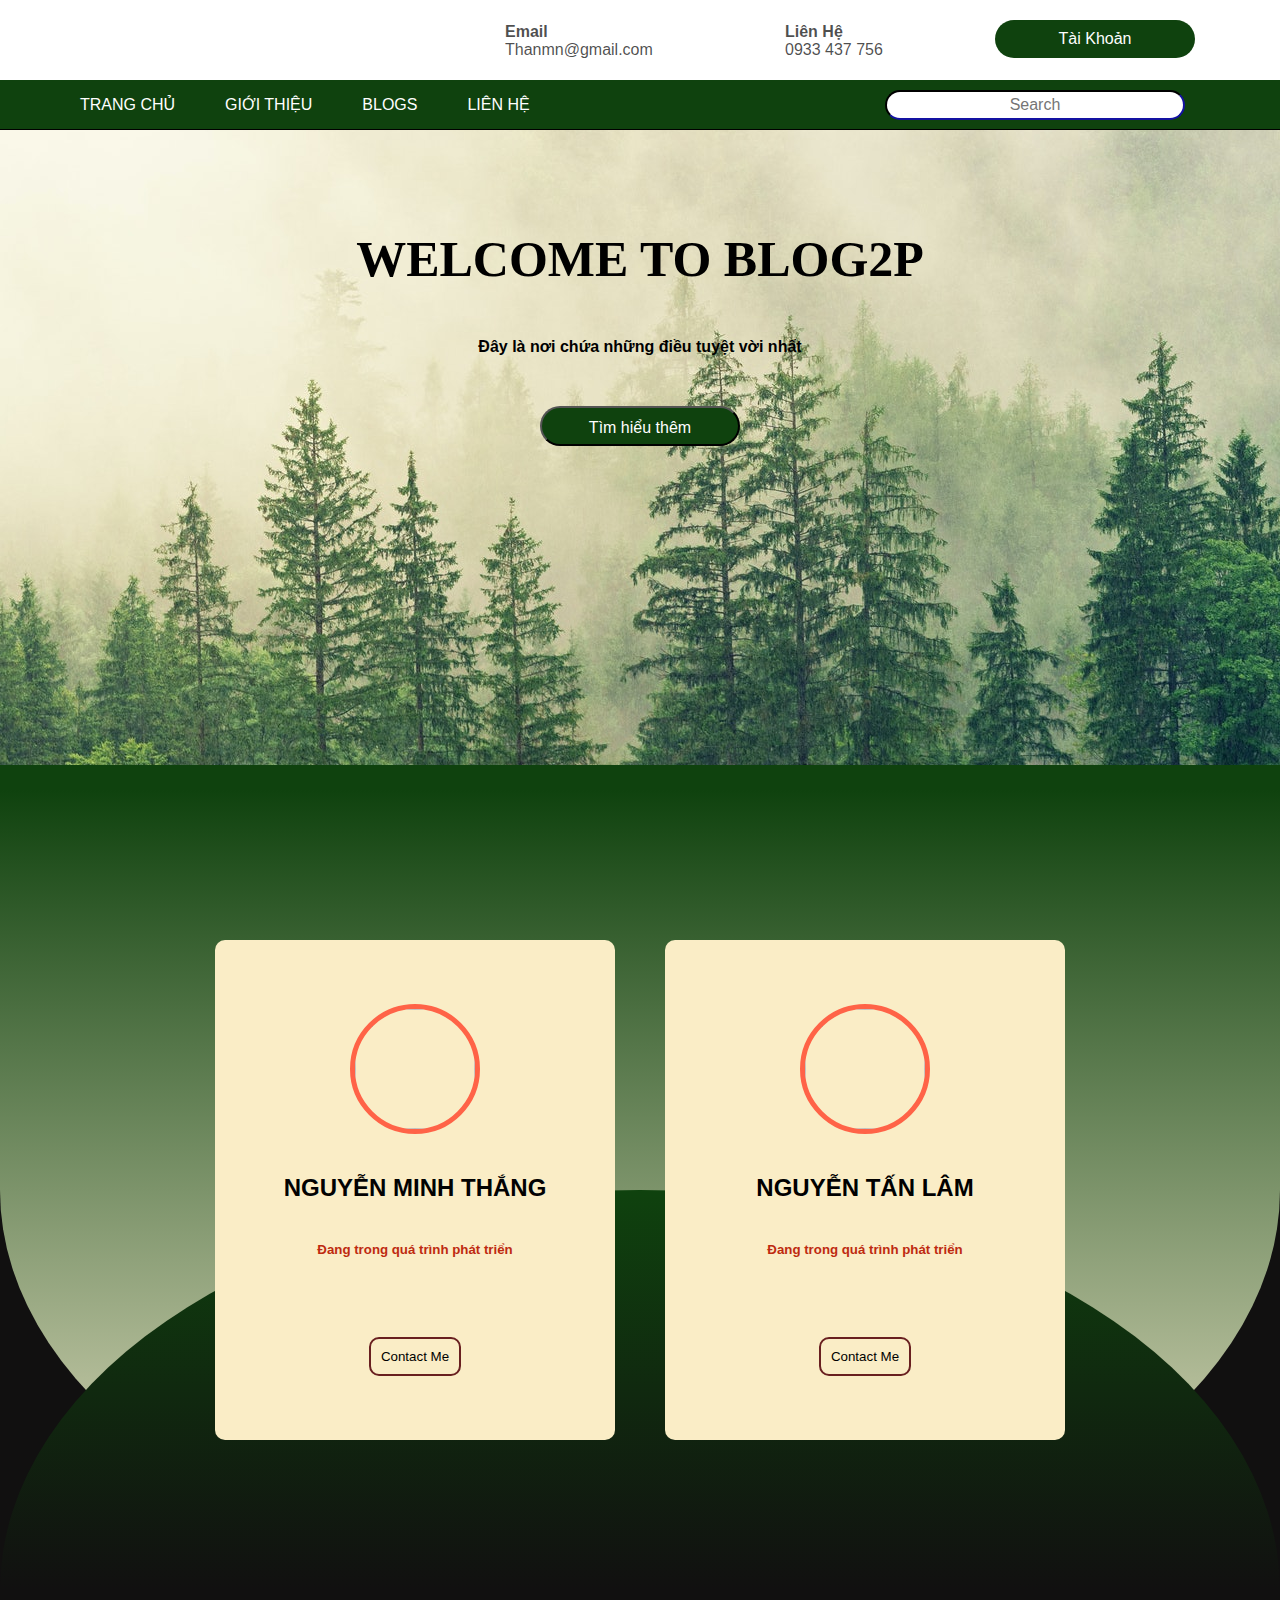
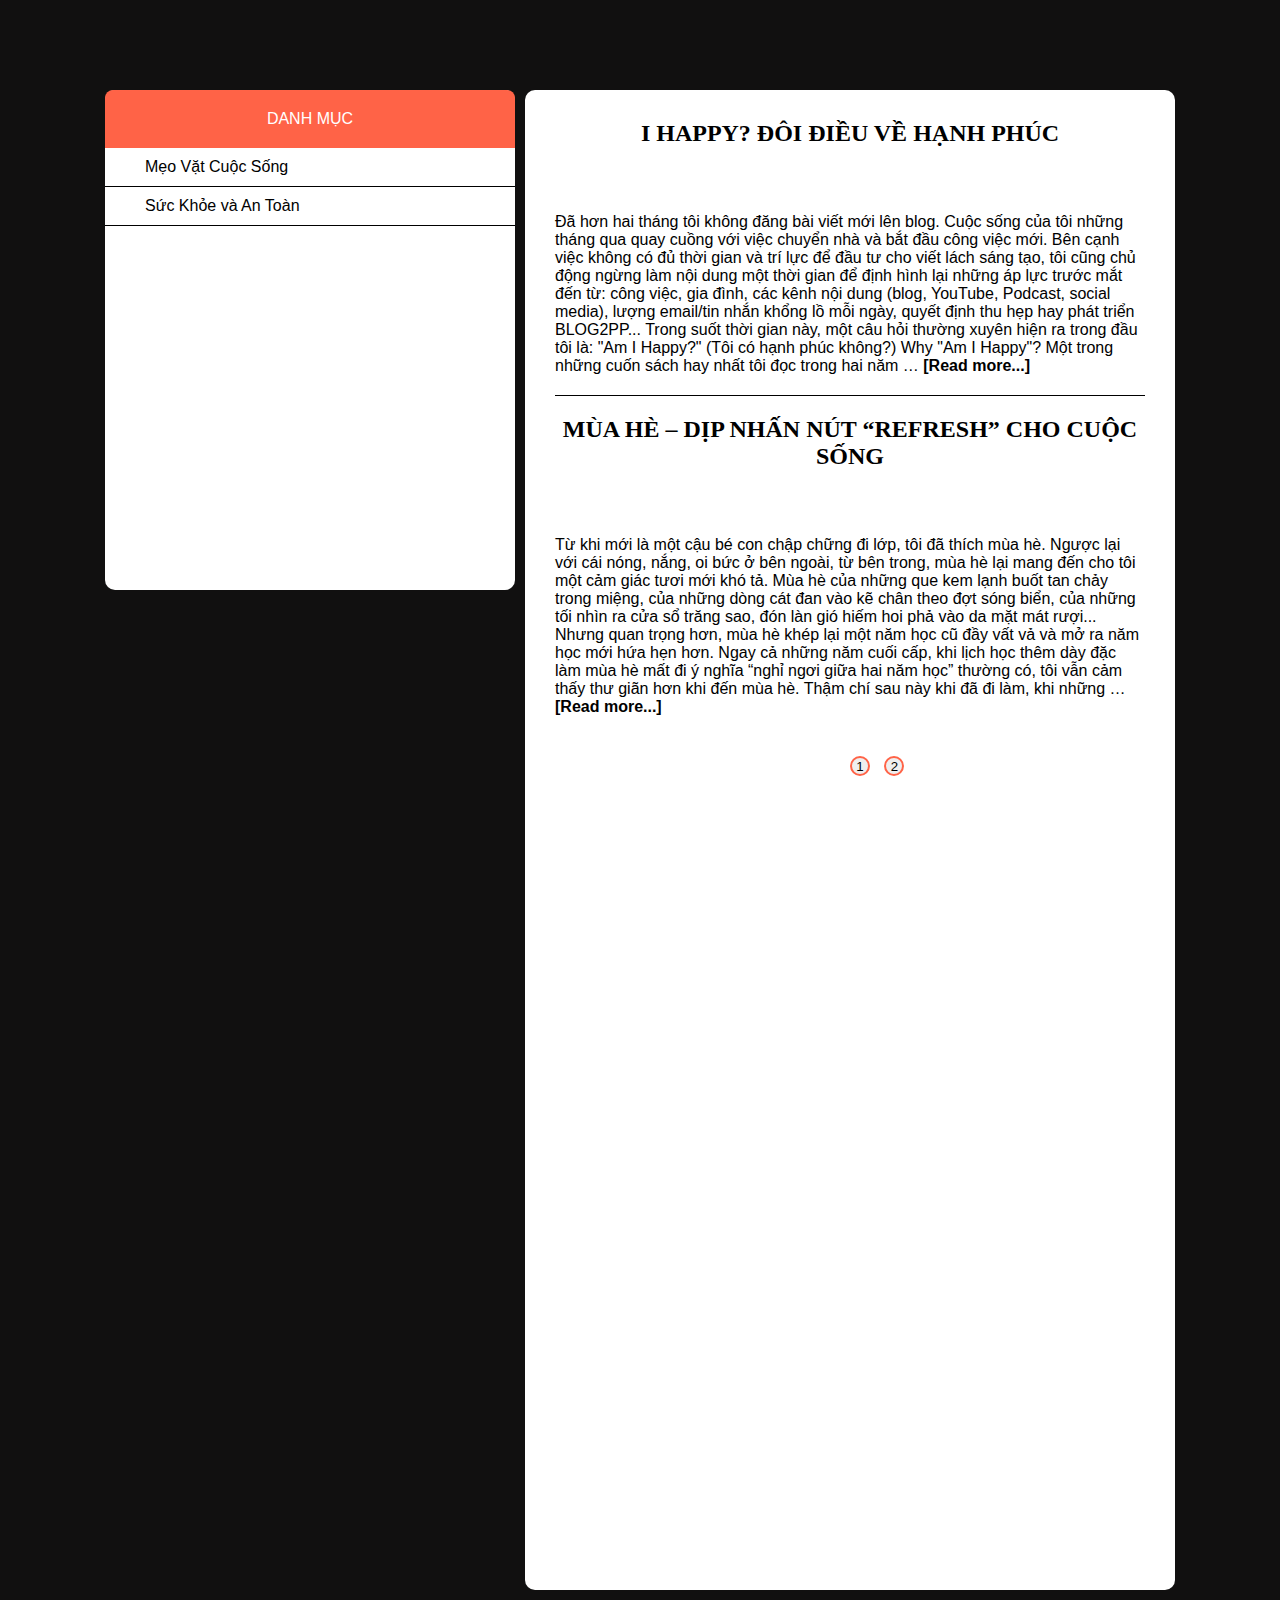
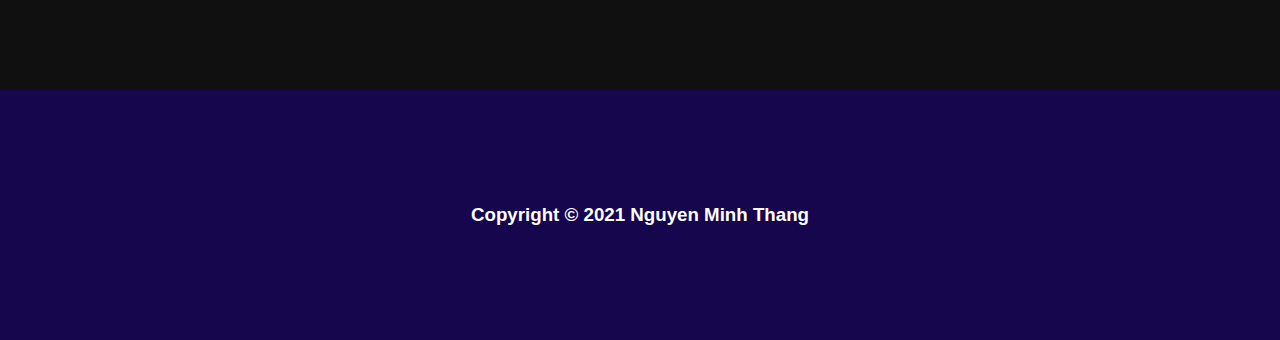
==== index.html @ 0bd744da "Add files via upload" ====
<!DOCTYPE html>
<html lang="en">
    <head>
        <meta charset="UTF-8">
        <meta http-equiv="X-UA-Compatible" content="IE=edge">
        <meta name="viewport" content="width=device-width, initial-scale=1.0">
        <link rel="stylesheet" href="nhapmonstyle.css">
        <link rel="preconnect" href="https://fonts.googleapis.com">
        <link rel="preconnect" href="https://fonts.gstatic.com" crossorigin>
        <link href='https://css.gg/phone.css' rel='stylesheet'>
        <link href='https://css.gg/boy.css' rel='stylesheet'>
        <link href='https://css.gg/search.css' rel='stylesheet'>
        <link rel="stylesheet" href="../nhapmon/fontawesome-free-6.0.0-beta3-web/fontawesome-free-6.0.0-beta3-web/css/all.css">
        <script src="https://code.jquery.com/jquery-3.6.0.js" ></script>
        <title>BLOG2P</title>
    </head>
      <body>
         <div class="alldark">
                <div class="spkt-in4">
                    <i class="fas fa-plus-circle"></i>
                    <img src="./images/spktt.jpg" alt="">
                </div>
        </div>
        <div class="happy">
            <div class="happy-noidung">
                <p style="font-weight:600;">I HAPPY? ĐÔI ĐIỀU VỀ HẠNH PHÚC</p>
                <img style="width: 100%; margin: 20px 0;" src="../nhapmon/images/feelgood.jpg" alt="">
                 <p style="margin-bottom: 20px;">
                    Đã hơn hai tháng tôi không đăng bài viết mới lên blog.
                    Cuộc sống của tôi những tháng qua quay cuồng với việc chuyển nhà và bắt đầu công việc mới. Bên cạnh việc không có đủ thời gian và trí lực để đầu tư cho viết lách sáng tạo, tôi cũng chủ động ngừng làm nội dung một thời gian để định hình lại những áp lực trước mắt đến từ: công việc, gia đình, các kênh nội dung (blog, YouTube, Podcast, social media), lượng email/tin nhắn khổng lồ mỗi ngày, quyết định thu hẹp hay phát triển The Present Writer... 
                    Trong suốt thời gian này, một câu hỏi thường xuyên hiện ra trong đầu tôi là: “Am I Happy?” (Tôi có hạnh phúc không?)  
                    <p style="font-weight:600; margin: 20px 0; ">SO, WHY "AM I HAPPY'</p>
                    Một trong những cuốn sách hay nhất tôi đọc trong hai năm trở lại đây là: “Anything You Want” (Mọi Thứ Bạn Muốn) của Derek Sivers—một cuốn sách về hành trình kinh doanh tự do và làm chủ cuộc sống. Điểm đặc biệt nhất của cuốn sách là mọi quyết định trong kinh doanh của tác giả (một doanh nhân kiêm blogger thành công) đều xoay quanh cảm nhận của anh về hạnh phúc.
                    Ví dụ, Derek viết: “The real point of doing anything is to be happy, so do only what makes you happy”. Tạm dịch: “Ý nghĩa thực sự của việc làm mọi thứ là hạnh phúc, vậy hãy chỉ làm những việc khiến bạn hạnh phúc” 
                    Với “tôn chỉ” này, mục đích kinh doanh với Derek không phải để làm ra tiền mà để “biến ước mơ của người khác và bản thân mình thành hiện thực”. Anh ấy sẵn sàng từ chối những việc mình cảm thấy không thích làm, thậm chí ngay cả khi việc đó có thể khiến công ty phát triển chậm, giảm tính cạnh tranh và mất cơ hội tăng lợi nhuận lớn. Đây là một điều vô cùng, vô cùng khó để làm ở vị trí của một CEO, đặc biệt khi doanh nghiệp phát triển mạnh và chịu nhiều áp lực từ khách hàng, nhân viên, nhà đầu tư… luôn muốn thay đổi mọi thứ theo ý của họ. 
                    Đọc cuốn sách này giữa thời điểm nhận được công việc trong mơ (dream job) và khi The Present Writer đang trên đà phát triển mạnh mẽ, tôi tự hỏi: “Mình có đang cảm thấy hạnh phúc?”  
                    <p style="font-weight:600; margin: 20px 0;">SO, AM I HAPPY</p>
                    Nếu hoàn toàn thành thật với bản thân, câu trả lời của tôi là: “Tôi hạnh phúc, nhưng đôi khi, tôi không cảm thấy điều đó”.
                    Có những ngày, tôi cảm thấy hạnh phúc vô cùng. Nhưng có những ngày, tôi chỉ cảm thấy mệt mỏi.
                    Và chỉ để thú nhận điều này thôi cũng đã là cả một cuộc hành trình. Bởi lẽ, trong nội tâm tôi luôn có sự giằng xé giữa việc biết ơn những điều tốt đẹp xảy đến với mình, hài lòng với cuộc sống hiện tại và việc nhìn nhận thẳng thắn vào những áp lực đi kèm với thành công, những điểm cần phải tiếp tục thay đổi để phát triển bản thân và công việc ngày một tốt hơn.
                    <p style="font-weight:600; margin: 20px 0;">WHAT MAKES ME HAPPY?</p>
                    Khi ước mơ trở thành giáo sư đại học (college professor) tại Mỹ thành hiện thực, tôi cảm thấy vô cùng hạnh phúc vì tôi thực sự tin rằng mình sinh ra để làm công việc này. Tôi yêu nó tới mức mà mọi đầu việc dù nhỏ tới đâu qua tay mình, tôi đều cố gắng làm với mọi sự chỉn chu, trau chuốt và chuyên nghiệp nhất có thể. Tôi nâng niu từ những chiếc email gửi cho học trò, những lời nhận xét trong hội đồng phản biện, đến những proposal nghiên cứu trị giá hàng trăm ngàn đô-la. Nhưng cũng chính vì sự nghiêm túc này, tôi chịu nhiều áp lực tâm lý, làm việc nhiều giờ trong nhiều ngày liên tục để đảm bảo mọi thứ đạt được tiêu chuẩn cao của mình.
                    Một đồng nghiệp của tôi gọi đó là “new professor’s syndrome” (hội chứng giáo sư mới) và nói rằng khi đã quen với công việc, tôi sẽ học cách bỏ bớt tiêu chuẩn và bớt đi sự nhiệt tình trong từng đầu việc nhỏ. 
                    Có đúng vậy không? Tôi cũng không biết nữa. Nhưng nỗ lực trong công việc, thúc đẩy bản thân đạt tiêu chuẩn cao và thể hiện sự nhiệt thành với người khác là những điều làm nên con người tôi—những điều góp phần giúp tôi có được vị trí hiện tại. Và quan trọng hơn, đây cũng là những điều khiến tôi thấy hạnh phúc.  
                    Khi chứng kiến The Present Writer ngày càng phát triển, tôi cảm thấy rất hạnh phúc vì những chia sẻ của mình không còn chỉ lặng thinh trong bóng tối mà đã tạo tiếng vang tới cộng đồng lớn, mang lại ảnh hưởng tích cực cho mọi người. The Present Writer thực sự là “đứa con tinh thần của tôi”—tôi yêu nó tới mức sáng tạo miệt mài hàng đêm sau giờ làm việc chính, làm cả khi không có một nguồn thu tài chính nào đáng kể. Thành công của The Present Writer hiện tại đã vượt xa những kỳ vọng ban đầu của tôi—một người cho tới thời điểm này vẫn chỉ tranh thủ viết blog giữa các cuộc họp, lặng lẽ quay video khi con ngủ và thu âm podcast trong tủ quần áo chật tới nghẹt thở.  
                    Nhưng thành công cũng mang đến cho tôi nhiều áp lực lớn với hàng trăm tin nhắn, hàng ngàn comment, hàng chục email… mỗi ngày, cùng với những yêu cầu ngày một cao về chất lượng và tần suất làm nội dung. Lần đầu tiên trong hơn 5 năm xây dựng The Present Writer, tôi chấp nhận sự thật rằng: mình không còn đủ năng lực để tiếp tục làm nội dung chất lượng cao một cách đều đặn nữa—ít nhất là không thể làm một mình.  
                    Khoảng hơn một tháng nay, tôi mới có được một bạn trợ lý giúp trả lời email và xây dựng các newsletter cho The Present Writer. Đọc những email tôi từng trả lời bạn đọc và những bản nháp newsletter tôi viết, bạn trợ lý nói: “Trời! chị Chi sao chị quá tâm huyết tới mức như vậy? Email trả lời quá chi tiết, newsletter dài dằng dặc như nhiều bài blog cộng lại! Sao chị làm như vậy mãi được?” Chúng tôi cùng đồng ý rằng, nếu tôi không tiết chế lại những gì mình đang “cho đi” thì sớm hay muộn tôi cũng sẽ kiệt quệ và không đáp ứng được lượng khán giả ngày một lớn của The Present Writer. 
                    Tôi hiểu điều này hơn ai hết vì có những thời điểm gần đây, tôi thậm chí không dám mở inbox vì có quá nhiều áp lực. Nhưng trao đổi với bạn đọc, xây dựng mối quan hệ gần gũi, lắng nghe chia sẻ… là điều đã làm nên “thương hiệu” của tôi—góp phần cho sự thành công của The Present Writer như ngày hôm nay. Và quan trọng hơn, đây cũng là điều khiến tôi hạnh phúc. 
                    Vậy, có lẽ, chìa khoá cho sự giải toả cảm giác “hạnh phúc, nhưng đôi khi, không cảm thấy điều đó” này là cuộc đấu tranh không ngừng để tìm điểm cần bằng giữa việc làm những điều khiến tôi cảm thấy hạnh phúc và chấp nhận thực tế rằng mình không thể làm tất cả mọi thứ cùng một lúc, một mình, và ở một tiêu chuẩn quá cao được.
                 <p style="font-weight: 700; margin-top: 200px;">BẢN QUYỀN BÀI VIẾT THUỘC SỞ HỮU CỦA THE PRESENT WRITER</p>
                </p>      
            </div>
        </div>
        <div class="tutin">
            <div class="tutin-noidung">
                <p style="font-weight:600; margin-bottom: 20px;">MÙA HÈ – DỊP NHẤN NÚT “REFRESH” CHO CUỘC SỐNG</p>
                 <p style="margin-bottom: 20px;">
                    Từ khi mới là một cô bé con chập chững đi lớp, tôi đã thích mùa hè. Ngược lại với cái nóng, nắng, oi bức ở bên ngoài, từ bên trong, mùa hè lại mang đến cho tôi một cảm giác tươi mới khó tả. Mùa hè của những que kem lạnh buốt tan chảy trong miệng, của những dòng cát đan vào kẽ chân theo đợt sóng biển, của những tối nhìn ra cửa sổ trăng sao, đón làn gió hiếm hoi phả vào da mặt mát rượi… Nhưng quan trọng hơn, mùa hè khép lại một năm học cũ đầy vất vả và mở ra năm học mới hứa hẹn hơn.
                    Ngay cả những năm cuối cấp, khi lịch học thêm dày đặc làm mùa hè mất đi ý nghĩa “nghỉ ngơi giữa hai năm học” thường có, tôi vẫn cảm thấy thư giãn hơn khi đến mùa hè. Thậm chí sau này khi đã đi làm, khi những ngày hè chỉ là ngày đi làm bình thường trong năm, thì cảm giác tươi mới của những que kem, đợt sóng biển, và làn gió đêm vẫn hiện hữu trong tâm trí tôi mỗi sáng chạy xe đi làm, dưới cái nắng gắt gao phả xuống mặt đường bê tông nhựa bỏng rát trong thành phố.
                    Tại sao vậy?
                    Có lẽ vì mùa hè—hay nói đúng hơn là “ý nghĩa tượng trưng về mùa hè”—khiến cho tôi nhớ lại những ngày còn đi học, những dịp được nghỉ ngơi bên gia đình, những niềm vui giản đơn thời thơ ấu. Mùa hè vì thế cũng cho tôi thêm năng lượng và động lực để làm những điều mà trong năm tôi chưa chắc đã quyết tâm làm.
                    <img style="width: 100%; margin: 20px 0;" src="../nhapmon/images/summer.jpg" alt="">
                    Nếu hoàn toàn thành thật với bản thân, câu trả lời của tôi là: “Tôi hạnh phúc, nhưng đôi khi, tôi không cảm thấy điều đó”.
                    Có những ngày, tôi cảm thấy hạnh phúc vô cùng. Nhưng có những ngày, tôi chỉ cảm thấy mệt mỏi.
                    Và chỉ để thú nhận điều này thôi cũng đã là cả một cuộc hành trình. Bởi lẽ, trong nội tâm tôi luôn có sự giằng xé giữa việc biết ơn những điều tốt đẹp xảy đến với mình, hài lòng với cuộc sống hiện tại và việc nhìn nhận thẳng thắn vào những áp lực đi kèm với thành công, những điểm cần phải tiếp tục thay đổi để phát triển bản thân và công việc ngày một tốt hơn.
                    Nhìn lại, hầu hết mọi ngã rẽ quan trọng của tôi đều bắt đầu từ mùa hè: từ bỏ một công việc ổn định để tập trung ôn thi du học vào mùa hè năm 2012, kết hôn vào mùa hè năm 2015, lập blog về phát triển bản thân (thepresentwriter.com) vào mùa hè năm 2016, viết cuốn sách đầu tay (“Một cuốn sách về Chủ nghĩa tối giản”) vào mùa hè năm 2017… Tuy nhiên, không phải mùa hè nào cũng tốt đẹp như thế, như mùa hè chú mèo tôi nuôi mắc bệnh nặng qua đời, hay mùa hè tôi bị một đồng nghiệp xấu tính liên tục chèn ép, hay mùa hè tôi tuyệt vọng khi nghe tin nguồn học bổng cho năm học tới không còn… Nhưng dù ở trong bất kỳ hoàn cảnh nào, tôi luôn cố gắng sống tích cực và mạnh mẽ, để mùa hè giữ được phần nào vẻ tươi mới, xanh mát, và đầy hứa hẹn như ký ức trong trẻo của tôi thời thơ bé.
                    Dưới đây là một vài gợi ý của tôi để bạn cũng có được một mùa hè ý nghĩa cho riêng mình:
                    <p style="font-weight:600; margin: 20px 0;">SẮP XẾP LẠI CUỘC SỐNG</p>
                    Nếu xem mùa hè là nút “refresh” (làm mới) kỳ diệu trên máy tính thì việc tốt nhất chúng ta có thể làm trong dịp này là sắp xếp lại cuộc sống của mình. Trong năm, có thể ta luôn có trong đầu hàng ngàn ý tưởng nên làm thế này, thế kia để cải thiện cuộc sống nhưng chưa hiện thực hóa chúng, thì mùa hè chính là cơ hội để ta làm rõ hơn những ý tưởng này. 
                    Bạn có thể bắt đầu đơn giản bằng cách viết ra giấy các suy nghĩ của mình, đây có thể chỉ là vài gạch đầu dòng về những việc bạn muốn làm trong tương lai, hay vài trang viết tự do về hoài bão, ước mơ lớn của mình. Bạn cũng có thể lập một “vision board” (bảng tầm nhìn) bằng cách vẽ ra hoặc dán lên giấy, lên màn hình máy tính những hình ảnh truyền cảm hứng, là đại diện cho ước mơ của mình (ví dụ như hình ảnh tháp Eiffel cho dự định về chuyến du lịch Châu Âu, hình ảnh một xấp đô-la cho mong muốn làm giàu). Không ai đánh thuế ước mơ cả, vì vậy, hãy cứ viết ra và vẽ lên mọi mong muốn của mình, dù cho chúng có điên rồ tới đâu.
                    Sau khi đã có danh sách các ý tưởng lớn rồi, bạn có thể từ từ đi vào chi tiết bằng cách trả lời một số câu hỏi như: Việc gì mình có thể làm ngay trong mùa hè này để đưa ít nhất một trong những ước mơ kia thành hiện thực? Điều gì mình có thể thay đổi ở thời điểm hiện tại để 3 năm hay 5 năm sau mình đạt được mục tiêu mà mình mong muốn? Nếu ý tưởng này xa vời quá thì có cách nào mình có thể dung hòa giữa mơ ước và thực tế?… Với mỗi câu trả lời, cố gắng gắn nó với một việc nào đó có thể làm ngay, dù là nhỏ nhất, để chu trình hành động được bắt đầu không trì hoãn. 
                    Tôi còn nhớ việc đầu tiên mình làm khi quyết định hiện thực hóa giấc mơ đi du học là mở một tập tin trong máy tính để tìm trường và học bổng; tập tin ban đầu trống trơn, chỉ độc mỗi cái tên: “The Me Project” (Dự án bản thân)—đó là lần đầu tiên trong đời tôi quyết tâm làm một điều gì đó cho riêng mình đến thế, và tôi tự hào vì điều đó.
                    <p style="font-weight:600; margin: 20px 0;">NGHỈ NGƠI THEO CÁCH RIÊNG</p>
                    Mùa hè thường gắn với hình ảnh kỳ nghỉ (“vacation”) tươi đẹp bên gốc cây dừa, cát vàng, biển xanh, chim muông đua nhau ríu rít. Nhưng đây không nhất thiết phải là kỳ nghỉ của bạn. Ngày nay, khái niệm “staycation” (kỳ nghỉ không cần đi xa) ngày càng phổ biến cho những người không có điều kiện—và có thể cũng không thích—đi du lịch xa xôi, dài ngày, tốn kém. Đây cũng là cách mà tôi thường tự “nghỉ hè” trong những năm đi làm bận rộn không có mùa hè mà cũng chẳng có kỳ nghỉ.
                    Đối với tôi, đó thường là hai ngày cuối tuần không-làm-gì-cả (không công việc, không dọn nhà, không máy tính, thậm chí không sờ vào điện thoại), chỉ ở nhà nghỉ ngơi, chăm sóc bản thân, “trò chuyện” với chú mèo nhỏ, và ôm ấp ai đó thân yêu. Những ngày hoàn toàn thả lỏng như thế này cho tôi cơ hội để sống chậm hơn, tập trung hơn vào hiện tại, chăm chút những gì mình đang có. Gần đây, khi mới có con, những đợt “staycation” như thế này đối với tôi đặc biệt quan trọng vì nó nhắc cho tôi rằng thời gian mình được ở gần bên con—nhất là khi con còn bé nhỏ—ít ỏi và đáng quý đến chừng nào.
                    Hãy cứ nghỉ ngơi theo cách của mình. Nếu bạn có điều kiện về thời gian, tiền bạc, sức khỏe để đi đâu đó vài ngày, hãy cứ xách bal-lô lên và đi. Nhưng nếu bạn không có những điều kiện này, hai ngày nghỉ cuối tuần co chân lên ghế sô-pha đọc sách, xem tivi, nghe nhạc, ngủ nướng… đó cũng là một kỳ nghỉ đáng yêu. Quan trọng là chúng ta không cảm thấy cần thiết phải so sánh lẫn nhau, phải “sống ảo”, phải chờ một ai đó cho mình cơ hội nghỉ ngơi thì mình mới nghỉ, “nghỉ hè” hoàn toàn ở trong tầm tay, hãy nghỉ ngơi theo cách của riêng mình.
                    <p style="font-weight: 700; margin-top: 150px;">BẢN QUYỀN BÀI VIẾT THUỘC SỞ HỮU CỦA THE PRESENT WRITER</p>
                </p>      
            </div>
        </div>
          <div id="header">
              <div class="container">
                        <div class="logo">
                        <a href="#header"><img src="../nhapmon/images/logo1.png" alt=""></a>
                        </div>
                      <div class="thongtinlienlac">
                          <ul>
                              <li>
                                    <div class="contact-icon">
                                        <i class="gg-boy"></i>
                                    </div>
                                    <div class="contact-text">
                                        <label> Email</label>
                                        <span>Thanmn@gmail.com</span>
                                    </div> 
                              </li>
                                 <li>
                                        <div class="contact-icon">
                                            <i class="gg-phone"></i>
                                        </div>
                                        <div class="contact-text">
                                            <label>Liên Hệ</label>
                                            <span>0933 437 756</span>
                                     </div> 
                                </li>
                                <li>
                                    <a href="#header" class="register">Tài Khoản</a>
                                </li>
                          </ul>
                      </div>
              </div>
          </div>
          <div id="nav">
              <div class="container">
              <ul class="menu">
                  <div id="bars">
                      <span><i class="fas fa-bars"></i></span>
                  </div>
                  <ul>
                    <li><a class="nav-child" href="">TRANG CHỦ</a></li>
                    <li><a class="nav-child" href="#fa-about">GIỚI THIỆU</a></li>
                    <li><a class="nav-child"  href="#blogs">BLOGS</a></li>
                    <li><a  class="nav-child" href="#fa-about">LIÊN HỆ</a></li>
                </ul>
              </ul>
              <div class="form-search">
                <input type="text" class="keyword" placeholder="Search"/>
                        <button type="submit" class="btn-search"> 
                            <i style="cursor: pointer;" class="gg-search"></i> 
                        </button>
              </div>
            </div>
          </div>
          <div id="banner">
               <div class="blackmask">
                <p1 class="demuc"> 
                    WELCOME TO BLOG2P
                </p1>
                <p5 class="hello">
                    Đây là nơi chứa những điều tuyệt vời nhất
                </p5>
                <button class="morein4"> Tìm hiểu thêm </button>
                <!-- <a href="" class="morein4">Tìm hiểu thêm</a> -->
                </div>
                <ul class="nav-fa-re">
                    <li><a class="nav-child" href="">TRANG CHỦ</a></li>
                    <li><a class="nav-child" href="#fa-about">GIỚI THIỆU</a></li>
                    <li><a class="nav-child"  href="#blogs">BLOGS</a></li>
                    <li><a  class="nav-child" href="#fa-about">LIÊN HỆ</a></li>
                </ul>
                <div class="banner-bottom"></div>
        </div>
        <div style= "background-color:rgb(17, 16, 16);">
           
        <div id="fa-about">
            <div id="card">
                <div class="card-img">
                    <img src="../nhapmon/images/thethang1.jpg" alt="">
                </div>
                <h2 style="color: rgb(2, 2, 2);">NGUYỄN MINH THẮNG</h2>
                <h5 style="color:rgb(190, 42, 16) ;">Đang trong quá trình phát triển</h5>
                <div class="card-contact">
                    <a href="https://www.instagram.com/_mint.214/">
                        <i class="fab fa-instagram"></i>
                    </a>
                    <a href="https://www.facebook.com/pkkute.account.pass/">
                        <i class="fab fa-facebook-f"></i>
                    </a><a href="https://www.youtube.com/channel/UChBrRW94IDGjq_1pYVbaRoA">
                        <i class="fab fa-youtube"></i>
                    </a><a href="#">
                        <i class="fab fa-pinterest"></i>
                    </a>
                </div>
                <button>Contact Me</button>
            </div>
            <div id="card">
                <div class="card-img">
                    <img src="../nhapmon/images/thelam1.jpg" alt="">
                </div>
                <h2 style="color: rgb(0, 0, 0);">NGUYỄN TẤN LÂM</h2>
                <h5 style="color:rgb(190, 42, 16) ;">Đang trong quá trình phát triển</h5>
                <div class="card-contact">
                    <a href="#">
                        <i class="fab fa-instagram"></i>
                    </a>
                    <a href="https://www.facebook.com/profile.php?id=100010015680898">
                        <i class="fab fa-facebook-f"></i>
                    </a><a href="https://www.youtube.com/channel/UChBrRW94IDGjq_1pYVbaRoA">
                        <i class="fab fa-youtube"></i>
                    </a><a href="#">
                        <i class="fab fa-pinterest"></i>
                    </a>
                </div>
                <button>Contact Me</button>
            </div>
            
        </div>
          <div id="blogs">
                    <div class="blogs-item-one">
                        <div class="Danhmuc">
                            DANH MỤC
                        </div>
                        <ul >
                            <li>
                                <div>
                                <span style="margin: 0 20px;"><i class="fas fa-angle-right"></i></span>
                                    <a>Mẹo Vặt Cuộc Sống</a>
                            </div>
                            <ul class="ul1">
                                <li>Mới nhất </li>
                                <li>Cũ hơn </li>
                            </ul>
                            </li>
                         
                        <li style="padding: 10px 0; border-bottom: 1px #000 solid;">
                            <span style="margin: 0 20px;"><i class="fas fa-angle-right"></i></span>
                            <a>Sức Khỏe và An Toàn</a>
                        </li>
                        </ul>
                    </div>
                    <div class="blogs-item-two">
                        <div style="width: 650px; height: 1000px;">
                        <a href="#"><p>I HAPPY? ĐÔI ĐIỀU VỀ HẠNH PHÚC</p> </a>
                        <img style="width: 100%;" src="../nhapmon/images/feelgood.jpg" alt="">
                        <p style="padding: 20px 0; border-bottom: 1px #000 solid; margin-bottom: 20px;">
                            Đã hơn hai tháng tôi không đăng bài viết mới lên blog.
                         Cuộc sống của tôi những tháng qua quay cuồng với việc chuyển nhà và bắt đầu công việc mới. 
                         Bên cạnh việc không có đủ thời gian và trí lực để đầu tư cho viết lách sáng tạo, tôi cũng chủ động ngừng làm nội dung một thời gian
                          để định hình lại những áp lực trước mắt đến từ: công việc, gia đình, các kênh nội dung (blog, YouTube, Podcast, social media),
                           lượng email/tin nhắn khổng lồ mỗi ngày, quyết định thu hẹp hay phát triển BLOG2PP...
                           Trong suốt thời gian này, một câu hỏi thường xuyên hiện ra trong đầu tôi là: "Am I Happy?" (Tôi có hạnh phúc không?) Why "Am I Happy"? 
                           Một trong những cuốn sách hay nhất tôi đọc trong hai năm …
                            <a class="happy-btn" style="color:#000; text-decoration: none;font-weight: 600;" href="#fa-about">[Read more...]</a>
                        </p>
                        <a href="#"><p>MÙA HÈ – DỊP NHẤN NÚT “REFRESH” CHO CUỘC SỐNG</p> </a>
                        <img style="width:100%;" src="../nhapmon/images/summer.jpg" alt="">
                        <p style="padding: 20px 0;">
                            Từ khi mới là một cậu bé con chập chững đi lớp, tôi đã thích mùa hè. Ngược lại với cái nóng, nắng, oi bức ở bên ngoài, từ bên trong,
                             mùa hè lại mang đến cho tôi một cảm giác tươi mới khó tả. Mùa hè của những que kem lạnh buốt tan chảy trong miệng, của những dòng
                              cát đan vào kẽ chân theo đợt sóng biển, của những tối nhìn ra cửa sổ trăng sao, đón làn gió hiếm hoi phả vào da mặt mát rượi... 
                              Nhưng quan trọng hơn, mùa hè khép lại một năm học cũ đầy vất vả và mở ra năm học mới hứa hẹn hơn. Ngay cả những năm cuối cấp,
                               khi lịch học thêm dày đặc làm mùa hè mất đi ý nghĩa “nghỉ ngơi giữa hai năm học” thường có, tôi vẫn cảm thấy thư giãn hơn khi đến mùa hè. 
                               Thậm chí sau này khi đã đi làm, khi những …
                            <a class="tutin-btn" style="color:#000; text-decoration: none;font-weight: 600;" href="#fa-about">[Read more...]</a>
                        </p>
                        <div style="margin: 20px auto;">
                            <span style="margin: 0 25px 0 270px; cursor: pointer;">
                                <i style="transform: rotateY(180deg);" class="fas fa-angle-right"></i>
                            </span>
                            <span >
                                <button style="width: 20px; height: 20px; border-radius: 50%;
                               border: tomato 2px solid; cursor: pointer; margin-right: 5px;">1</button>
                            </span>
                            <span>
                               <button style="width: 20px; height: 20px; border-radius: 50%;
                               border: tomato 2px solid; cursor: pointer; margin-left: 5px;">2</button>
                            </span>
                            <span style="margin: 0 25px; cursor: pointer;">
                                <i class="fas fa-angle-right"></i>
                            </span>
                        </div>
                        </div>
                    </div>
          </div>
        </div>
          <div id="footer">
              <h3>Copyright © 2021 Nguyen Minh Thang</h3>
          </div>
          <script>
              
            //   alert('Chưa học backend!!');
         $(document).ready(function(){
             $('#bars').click(function(){
                 $('.nav-fa-re').slideToggle();
             })
         })
         $(document).ready(function(){
             $('.register').click(function(){
                 alert('Chưa học PHP và MySQL. Xin vui lòng quay lại sau');
             })
         })
         /////////////////////////////////////////////////////////////////////////////////////////

             const infBtns = document.querySelectorAll('.morein4')
             const spkt = document.querySelector('.alldark')
             const hidespkt = document.querySelector('.fa-plus-circle')

             function showINf() {
                 spkt.classList.add('open')
             }
             function hideINf() {
                 spkt.classList.remove('open')
             }

             for (const infBtn of infBtns) 
             {
                 infBtn.addEventListener('click', showINf)
             }
                 hidespkt.addEventListener('click', hideINf)
                 /////////////////////////////////////////////////////
                 const happyBtns = document.querySelectorAll('.happy-btn')
             const happy = document.querySelector('.happy')
             const hidehappy = document.querySelector('.happy')

             function showInf() {
                 happy.classList.add('open1')
             }
             function hideInf() {
                 happy.classList.remove('open1')
             }

             for (const happyBtn of happyBtns) 
             {
                 happyBtn.addEventListener('click', showInf)
             }
                 hidehappy.addEventListener('click', hideInf)
                 ////////////////////////////////////////////////
                 const tutinBtns = document.querySelectorAll('.tutin-btn')
             const tutin = document.querySelector('.tutin')
             const hidetutin = document.querySelector('.tutin')

             function showInF() {
                 tutin.classList.add('open2')
             }
             function hideInF() {
                 tutin.classList.remove('open2')
             }

             for (const tutinBtn of tutinBtns) 
             {
                 tutinBtn.addEventListener('click', showInF)
             }
                 hidetutin.addEventListener('click', hideInF)
         </script>
       </body>
   
</html>
---- nhapmonstyle.css ----
*{ 
  margin: 0px;
  padding: 0px;
  box-sizing: border-box;
}
html, body{
  font-family: sans-serif ;
  /* background: url(./images/anhdep2.jpg) center no-repeat; */
  background-attachment:local;
  scroll-behavior: smooth;
  position: relative;
}
.tutin.open2{
  display: block;
}
.tutin{
  display: none;
  position: absolute;
  top: 0;
  left: 0;
  bottom: 0;
  right: 0;
  width: 100%;
  height: 100%;
  background-color:rgb(0, 0, 0, 0.5) ;
  z-index: 3;
}
.tutin-noidung{
  width: 1080px;
  height: 2000px;
  background-color: #fff;
  margin-top: 800px;
  margin-left: 220px;
  border-radius: 10px;
  text-align: center;
  padding: 20px 50px;
}
.happy.open1{
  display: block;
}
.happy{
  display: none;
  position: absolute;
  top: 0;
  left: 0;
  bottom: 0;
  right: 0;
  width: 100%;
  height: 100%;
  background-color:rgb(0, 0, 0, 0.5) ;
  z-index: 3;
}
.happy-noidung{
  width: 1080px;
  height: 2000px;
  background-color: #fff;
  margin-top: 800px;
  margin-left: 220px;
  border-radius: 10px;
  text-align: center;
  padding: 20px 50px;
}
.alldark.open{
  display: block;
}
.alldark{
  display: none;
  position: absolute;
  top: 0;
  left: 0;
  bottom: 0;
  right: 0;
  width: 100%;
  height: 100%;
  background-color:rgb(0, 0, 0, 0.5) ;
  z-index: 2;
}
.spkt-in4{
  display: block;
  position: fixed;
  left: 250px;
  top: 150px;
  width: 1000px;
  height: 650px;
  z-index: 3;
}

.spkt-in4>img{
  width: 100%;
  height: auto;
}
.spkt-in4>.fa-plus-circle{
  display: block;
  position: absolute;
  right: 20px;
  top: 20px;
  color: #FAEDC6;
  transform: scale(2) rotateZ(45deg);
  cursor: pointer;
  
}
.spkt-in4>.fa-plus-circle:hover{
  color: #fad504;
}
#header{
  width: auto;
  height: auto;
  background-color: #fff;
  
}
#header .container{
    width: auto;
    margin: 0px auto;
    height: 80px;
    display: flex;
    justify-content: space-evenly ;
    align-items: center;
}
#header .container div.logo{
  width: 335px;
  text-align: left;
  padding-left: 20px;
}
#header .container div.logo a{
  font-size: 50px; 
  width: auto;

}
#header .container div.logo a>img{
  width: 70px;
  height: auto;
  overflow: hidden;
  margin-top: 15px;
}
#header .container div.thongtinlienlac {
  width: 750px;
  text-decoration: none;
}
#header .container div.thongtinlienlac ul{
  margin: 0px;
  padding: 0px;
  list-style-type: none;
  display: flex;
  justify-content: space-between;
  gap: 10px;
}
#header .container div.thongtinlienlac ul li .contact-icon{
  float: left;
  height: 80px;
  width: 40px;
  line-height: 80px;

}
#header .container div.thongtinlienlac ul li div.contact-text{
  float: left;
  height: 80px;
    color: rgba(0, 0, 0, 0.7);
}
#header .container div.thongtinlienlac ul li div.contact-text label{
  width: 100%;
  display: block;
  font-weight: bold;
  margin-top: 23px;
}
.gg-boy{
  margin-top: 30px;
}
.gg-phone{
  margin-top: 30px;
}
#header .container div.thongtinlienlac ul li a.register{
  text-decoration: none;
  display: block;
  width: 200px;
  border-radius:  20px;
  text-align: center;
  background-color: #0f420e;
  color: #fff;
  font-size: 16px;
  padding: 10px 0;
  margin: 20px;


}
#header .container div.thongtinlienlac ul li a.register:hover{
  background-color: #000;
  opacity: 40%;
}
#nav{
  background-color:#0f420e;
  height: 50px;
  width: 100%;
  /* margin-bottom: 5px; */
  border-bottom: #000 solid 1px ;
  display: flex;
  flex-direction: row;
  align-items: center;
  justify-content: center;

}
#nav .container {
  width: 1140px;
  margin-left: 0 auto;
  display: flex;
  justify-content: space-between;
}
#nav .container ul.menu{
  /* display: flex; */
  flex-direction: row;
  line-height: 45px;
  list-style: none;
  gap: 30px;
}
#nav .container ul.menu>ul{
  display: flex;
  flex-direction: row;
  line-height: 45px;
  list-style: none;
  gap: 30px;
}
#bars{
  display: none;
}
#nav .container ul.menu a.nav-child{
color: #FFF;
text-decoration: none;
font-weight: 100;
}
#nav .container ul.menu >ul >li{
  /* margin-right: 40px; */
  padding: 0 10px;

}
#nav .container ul.menu li:hover{
  background-color: transparent;
  opacity: 20%;
}
.form-search{
  width: auto;
  /* text-align: center; */
  display: flex;
  justify-content: center;
  align-items: center;
  
}
.keyword{
  width: 300px;
  height: 30px;
font-size: 16px;
border-radius: 20px;
text-align: center;
border-color: rgb(10, 9, 78);
}
#nav .form-search .btn-search{
  width: 25px;
  height: 25px;
  border:none;
  top: 2px;
  right: 38px;
  position: relative;
  border-radius: 20px;
  background: transparent;
  border-color: black;
}
.gg-search{
  font-size: 20px;
}

#banner {
background: url(./images/anhdep2.jpg) center no-repeat;
height: 660px;
position: relative;
}
#banner>.banner-bottom{
  width: 100%;
  height: 25px;
  background-color: #0f420e;
  position: absolute;
  left: 0;
  bottom: 0;
}

#banner> ul.nav-fa-re{
  display: none;
}


#banner .blackmask{
  padding-top: 100px;
  display: flex;
  justify-content: center;
  align-items: center;
  flex-direction: column;
  gap: 50px;
}
#banner .blackmask .demuc{
  font-weight: 600; font-size: 50px;
  position: relative;
  font-family: fantasy;
  color:#000;
}
#banner .blackmask .hello{
  color: #000;
  position: relative;
  display: block;
  font-weight:700;
}
#banner .blackmask .morein4{

  text-decoration: none;
  display: block;
  width: 200px;
  border-radius:  20px;
  text-align: center;
  background-color: #0f420e;
  color: #fff;
  font-size: 16px;
  height: 40px;
  line-height: 40px;
  cursor:pointer;
}
#banner .blackmask .morein4:hover{
  background-color: black;
  opacity: 50%;
}

#fa-about{
  background-image: linear-gradient( 0deg, #eae5c7,#0f420e);
  height: auto;
  padding: 40px 0;
  display: flex;
  align-items: center;
  justify-content: center;
  gap: 50px;
  flex-wrap: wrap;
  padding: 150px 0;
  position: relative;
  border-bottom-left-radius: 50%;
  border-bottom-right-radius: 50%;

}
#fa-about::before{
  content: "";
  background-color: #fff;
  height: 50%;
  width: 100%;
  position: absolute;
  left: 0;
  bottom: 0;
  border-top-left-radius: 100% 200%;
  border-top-right-radius: 100% 200%;
  background-image: linear-gradient( 0deg, rgb(17, 16, 16),#0f420e)
}
#card{
width: 400px;
height: 500px;
background-color: #FAEDC6;
border-radius: 10px;
display: flex;
justify-content: center;
align-items:center;
flex-direction: column;
gap: 40px;
z-index: 1;
}
#card:hover{
  box-shadow: 10px 10px 30px rgb(41, 38, 38);
}

.card-img{
  width: 130px;
  height: 130px;
  border-radius: 50%;
  border: 5px solid tomato;
 overflow: hidden;
}
.card-img img{
  width: 100%;
  height: 100%;
}
#card button{
  color: rgb(0, 0, 0);
  padding: 10px;
  border: 2px rgb(105, 32, 32) solid;
  border-radius: 10px;
  background-color: transparent;
}
#card button:hover{
  background-color: #21403d;
  color: #fff;

}
.card-contact{
  background-color: transparent;
  display: flex;
  justify-content: center;
  gap: 50px;
  justify-items: center;
}
.fa-instagram,.fa-facebook-f,.fa-youtube,.fa-pinterest{
  color:rgb(0, 0, 0) ;
}
.fa-instagram:hover,.fa-facebook-f:hover,.fa-youtube:hover,.fa-pinterest:hover{
  transform: scale(2);
}

#blogs{
  background-color: transparent;
  width: 100%;
  height: auto; 
  display: flex;
  justify-content: center;
  gap: 10px;
  padding: 100px 0;
  flex-wrap: wrap;
}
.blogs-item-one{
 width: 410px;
 height: 500px;
 background-color: rgb(255, 255, 255);
 /* border-top-left-radius: 10px;
 border-bottom-left-radius: 10px ; */
 border-radius: 10px;
}
.blogs-item-one .Danhmuc{
width: 100%;
background-color: tomato;
color: #fff;
padding:20px 0 ;
text-align: center;
border-top-left-radius: 8px ;
border-top-right-radius: 8px ;
}
.blogs-item-one>ul>li{
  list-style: none;
  cursor: pointer;
}
.blogs-item-one>ul>li>div{
  padding: 10px 0;
  border-bottom: #000 solid 1px;
}
.blogs-item-one>ul>li:hover .ul1>li{
  display: block;
}
.blogs-item-one>ul>li:hover .fa-angle-right{
  transform: rotateZ(90deg);
}
.blogs-item-one .ul1{
  transition: 0.2s;
}
.blogs-item-one .ul1 li{
  list-style: none;
  padding: 10px 0px 10px 50px;
  display: none;
  border-bottom: 1px solid #000;
  cursor: pointer;
}
.blogs-item-two{
width: auto;
background-color: #fff;
height: 1500px;
border-radius: 10px;
}
.blogs-item-two>div{
  padding: 30px 30px;
}
.blogs-item-two>div>a{
  font-size: 24px ;
  font-family:'Times New Roman', Times, serif;
  text-decoration: none;
  color: #000;
  font-weight: 600;
  text-align: center;
}
.blogs-item-two>div>img{
  width: auto;
  height: auto;
  margin: 20px 0;
}
#footer {
  background-color: rgb(21, 6, 78);
  height: 250px;
  color: #fff;
  text-align: center;
  line-height: 250px;
}

/* ================================responsive======================*/
@media screen and (max-width: 1024px) 
{
.thongtinlienlac ul{
  flex-direction: column;
  background-color: rgb(167, 34, 34);
  margin-top: 200px;
}
.thongtinlienlac ul li{
  display: none;
}  
#header .container div.logo{
  width: 100%;
  height: 100%;
  text-align: center;
}
#header{
  height: 120px;
}
#header .container{
  flex-direction: column;
  /* justify-content: space-between; */
}
#bars{
  display: block;
  color: rgb(255, 255, 255);
  font-size: 30px;
  background-color: transparent;
  cursor: pointer;
}
.blogs-item-one{
  width: 650px;
  height: fit-content;
}
#nav .container{
  justify-content: space-evenly;
}
#nav .container ul.menu{
  flex-direction: column;
}
#nav .container ul.menu>ul{
  display: none;
  background-color: tomato;
  width: 400px;
}
#nav .container .form-search .keyword{
width: 500px;
}
#banner{
  position: relative;

}
#banner> ul.nav-fa-re{
  display:none;
  position: absolute;
  top: 0;
  left: 0;
  width: 100%;
  height: fit-content;
}
#banner> ul.nav-fa-re>li{
  text-align: center;
}
#banner> ul.nav-fa-re>li>a{
  display: block;
  text-decoration: none;
  color: #fff;
  background-color: #0f420e;
  text-align: center;
  padding: 20px 0;
  border-bottom: 1px #fff solid;
}

}
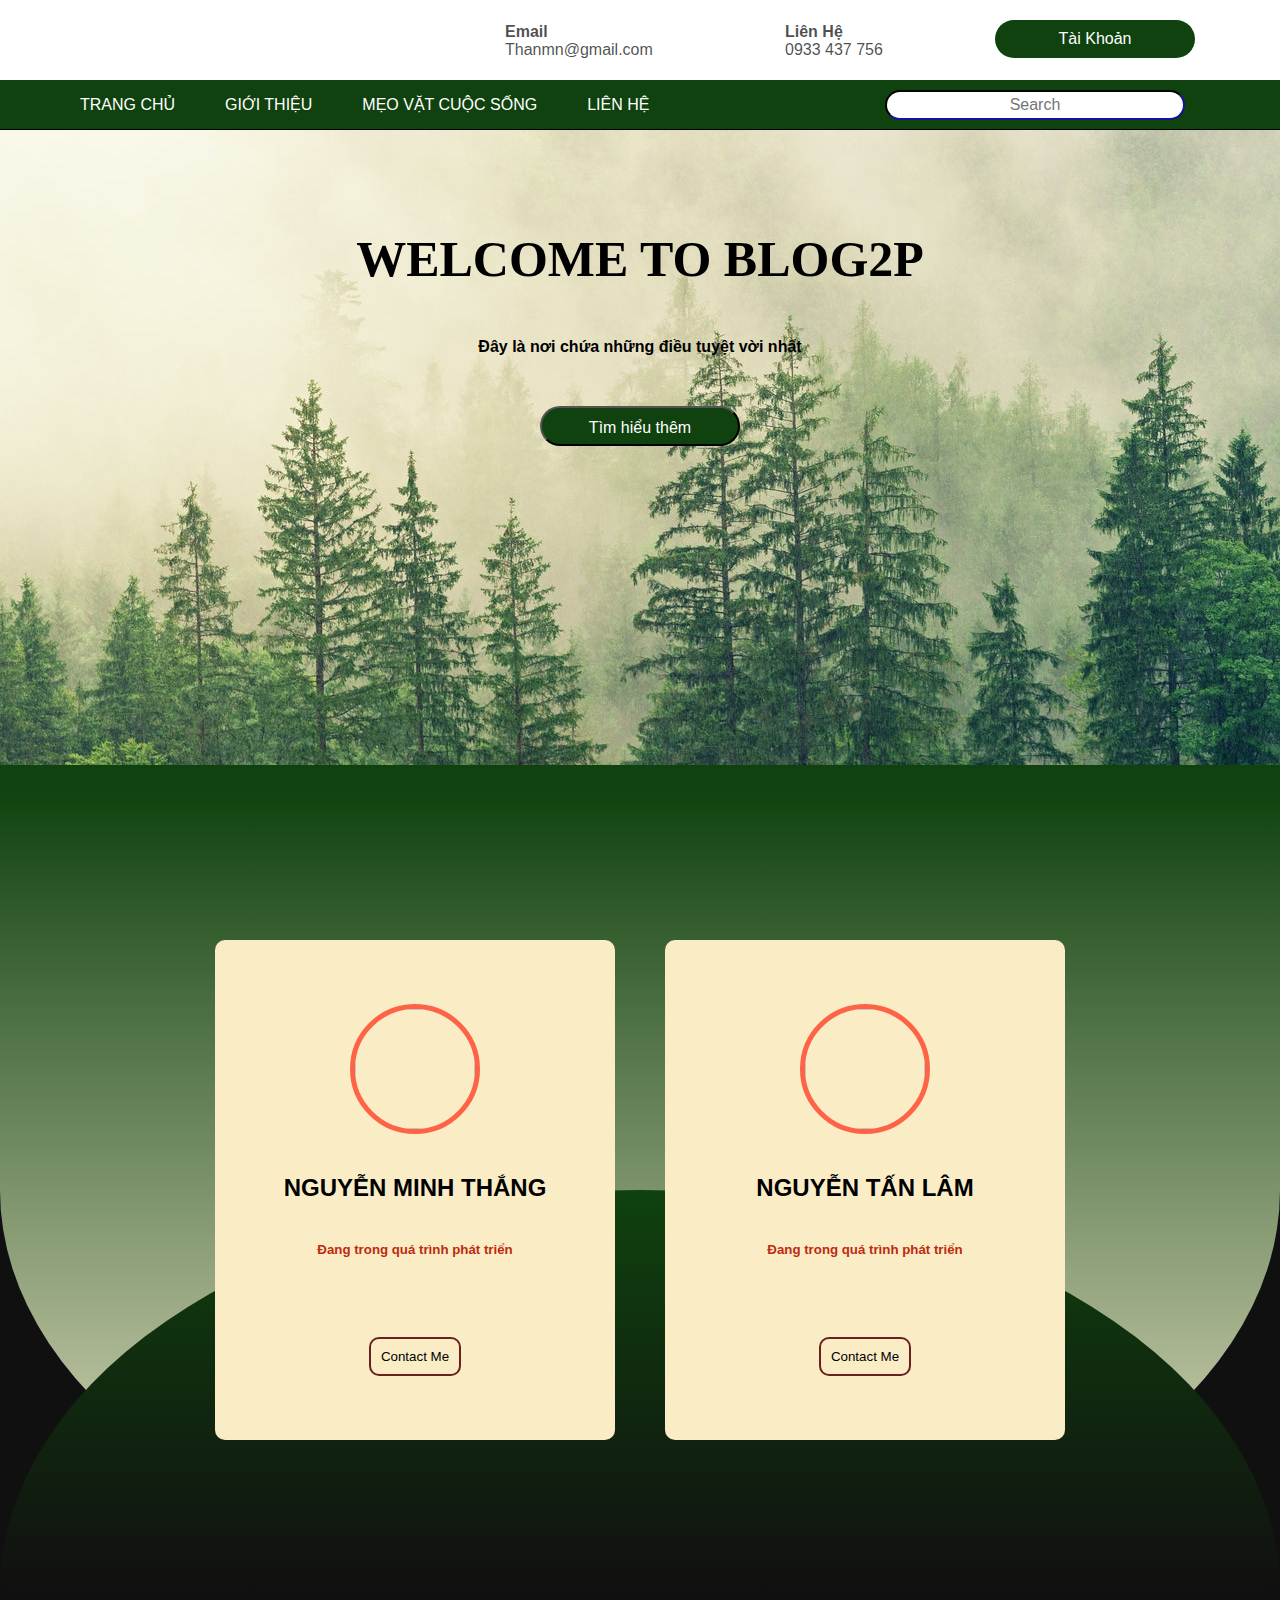
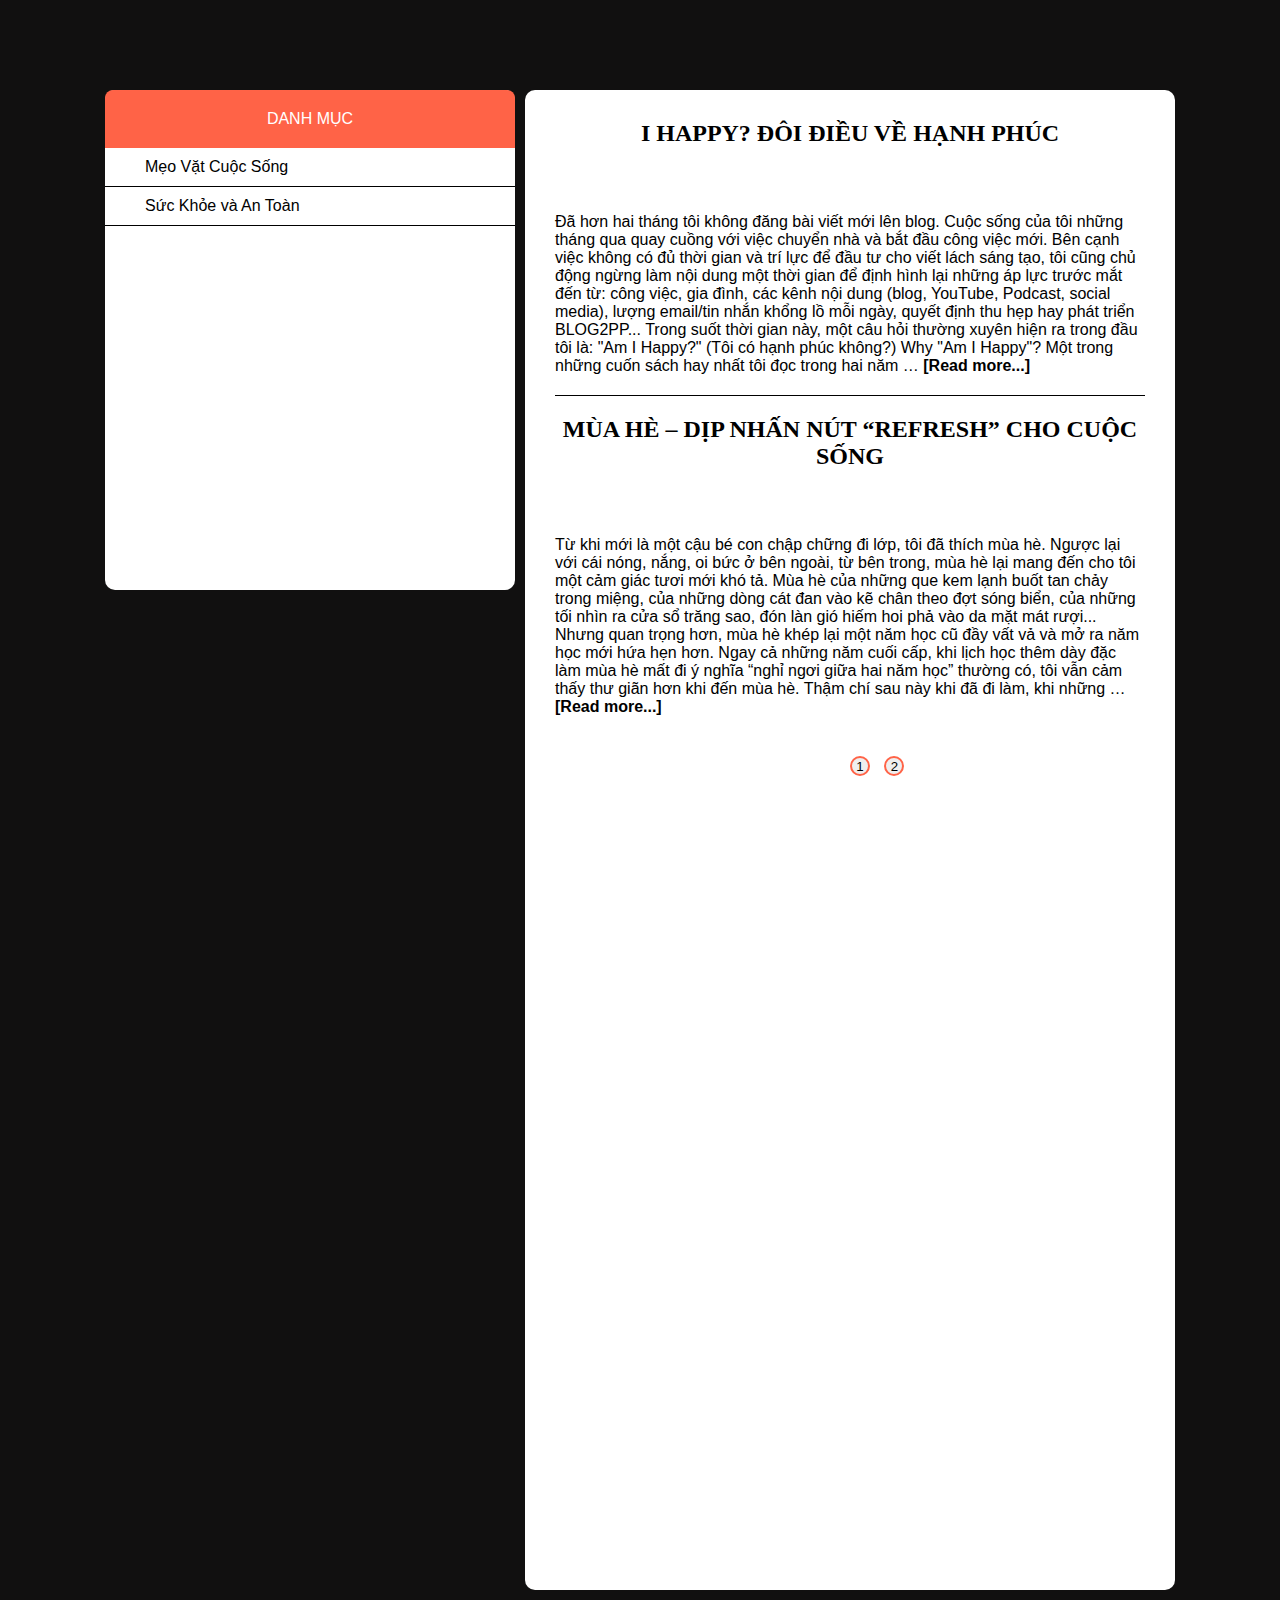
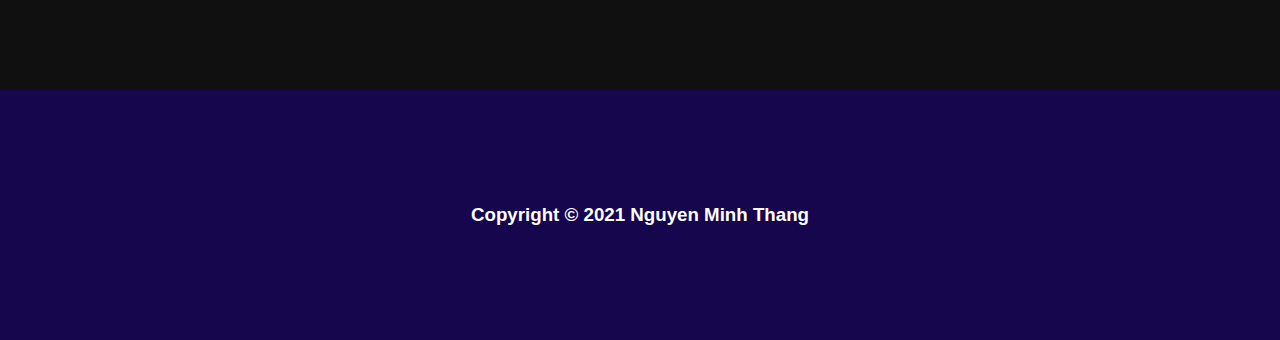
==== commit b8ffe892: "Update index.html" ====
--- a/index.html
+++ b/index.html
@@ -10,7 +10,7 @@
         <link href='https://css.gg/phone.css' rel='stylesheet'>
         <link href='https://css.gg/boy.css' rel='stylesheet'>
         <link href='https://css.gg/search.css' rel='stylesheet'>
-        <link rel="stylesheet" href="../nhapmon/fontawesome-free-6.0.0-beta3-web/fontawesome-free-6.0.0-beta3-web/css/all.css">
+        <link rel="stylesheet" href="/Website-Demo-/fontawesome-free-6.0.0-beta3-web/fontawesome-free-6.0.0-beta3-web/css/all.css">
         <script src="https://code.jquery.com/jquery-3.6.0.js" ></script>
         <title>BLOG2P</title>
     </head>
@@ -18,13 +18,13 @@
          <div class="alldark">
                 <div class="spkt-in4">
                     <i class="fas fa-plus-circle"></i>
-                    <img src="./images/spktt.jpg" alt="">
+                    <img src="/Website-Demo-/images/spktt.jpg" alt="">
                 </div>
         </div>
         <div class="happy">
             <div class="happy-noidung">
                 <p style="font-weight:600;">I HAPPY? ĐÔI ĐIỀU VỀ HẠNH PHÚC</p>
-                <img style="width: 100%; margin: 20px 0;" src="../nhapmon/images/feelgood.jpg" alt="">
+                <img style="width: 100%; margin: 20px 0;" src="/Website-Demo-/images/feelgood.jpg" alt="">
                  <p style="margin-bottom: 20px;">
                     Đã hơn hai tháng tôi không đăng bài viết mới lên blog.
                     Cuộc sống của tôi những tháng qua quay cuồng với việc chuyển nhà và bắt đầu công việc mới. Bên cạnh việc không có đủ thời gian và trí lực để đầu tư cho viết lách sáng tạo, tôi cũng chủ động ngừng làm nội dung một thời gian để định hình lại những áp lực trước mắt đến từ: công việc, gia đình, các kênh nội dung (blog, YouTube, Podcast, social media), lượng email/tin nhắn khổng lồ mỗi ngày, quyết định thu hẹp hay phát triển The Present Writer... 
@@ -59,7 +59,7 @@
                     Ngay cả những năm cuối cấp, khi lịch học thêm dày đặc làm mùa hè mất đi ý nghĩa “nghỉ ngơi giữa hai năm học” thường có, tôi vẫn cảm thấy thư giãn hơn khi đến mùa hè. Thậm chí sau này khi đã đi làm, khi những ngày hè chỉ là ngày đi làm bình thường trong năm, thì cảm giác tươi mới của những que kem, đợt sóng biển, và làn gió đêm vẫn hiện hữu trong tâm trí tôi mỗi sáng chạy xe đi làm, dưới cái nắng gắt gao phả xuống mặt đường bê tông nhựa bỏng rát trong thành phố.
                     Tại sao vậy?
                     Có lẽ vì mùa hè—hay nói đúng hơn là “ý nghĩa tượng trưng về mùa hè”—khiến cho tôi nhớ lại những ngày còn đi học, những dịp được nghỉ ngơi bên gia đình, những niềm vui giản đơn thời thơ ấu. Mùa hè vì thế cũng cho tôi thêm năng lượng và động lực để làm những điều mà trong năm tôi chưa chắc đã quyết tâm làm.
-                    <img style="width: 100%; margin: 20px 0;" src="../nhapmon/images/summer.jpg" alt="">
+                    <img style="width: 100%; margin: 20px 0;" src="/Website-Demo-/images/summer.jpg" alt="">
                     Nếu hoàn toàn thành thật với bản thân, câu trả lời của tôi là: “Tôi hạnh phúc, nhưng đôi khi, tôi không cảm thấy điều đó”.
                     Có những ngày, tôi cảm thấy hạnh phúc vô cùng. Nhưng có những ngày, tôi chỉ cảm thấy mệt mỏi.
                     Và chỉ để thú nhận điều này thôi cũng đã là cả một cuộc hành trình. Bởi lẽ, trong nội tâm tôi luôn có sự giằng xé giữa việc biết ơn những điều tốt đẹp xảy đến với mình, hài lòng với cuộc sống hiện tại và việc nhìn nhận thẳng thắn vào những áp lực đi kèm với thành công, những điểm cần phải tiếp tục thay đổi để phát triển bản thân và công việc ngày một tốt hơn.
@@ -81,7 +81,7 @@
           <div id="header">
               <div class="container">
                         <div class="logo">
-                        <a href="#header"><img src="../nhapmon/images/logo1.png" alt=""></a>
+                        <a href="#header"><img src="/Website-Demo-/images/logo1.png" alt=""></a>
                         </div>
                       <div class="thongtinlienlac">
                           <ul>
@@ -119,7 +119,7 @@
                   <ul>
                     <li><a class="nav-child" href="">TRANG CHỦ</a></li>
                     <li><a class="nav-child" href="#fa-about">GIỚI THIỆU</a></li>
-                    <li><a class="nav-child"  href="#blogs">BLOGS</a></li>
+                    <li><a class="nav-child"  href="#blogs">MẸO VẶT CUỘC SỐNG</a></li>
                     <li><a  class="nav-child" href="#fa-about">LIÊN HỆ</a></li>
                 </ul>
               </ul>
@@ -155,7 +155,7 @@
         <div id="fa-about">
             <div id="card">
                 <div class="card-img">
-                    <img src="../nhapmon/images/thethang1.jpg" alt="">
+                    <img src="/Website-Demo-/images/thethang1.jpg" alt="">
                 </div>
                 <h2 style="color: rgb(2, 2, 2);">NGUYỄN MINH THẮNG</h2>
                 <h5 style="color:rgb(190, 42, 16) ;">Đang trong quá trình phát triển</h5>
@@ -175,7 +175,7 @@
             </div>
             <div id="card">
                 <div class="card-img">
-                    <img src="../nhapmon/images/thelam1.jpg" alt="">
+                    <img src="/Website-Demo-/images/thelam1.jpg" alt="">
                 </div>
                 <h2 style="color: rgb(0, 0, 0);">NGUYỄN TẤN LÂM</h2>
                 <h5 style="color:rgb(190, 42, 16) ;">Đang trong quá trình phát triển</h5>
@@ -221,7 +221,7 @@
                     <div class="blogs-item-two">
                         <div style="width: 650px; height: 1000px;">
                         <a href="#"><p>I HAPPY? ĐÔI ĐIỀU VỀ HẠNH PHÚC</p> </a>
-                        <img style="width: 100%;" src="../nhapmon/images/feelgood.jpg" alt="">
+                        <img style="width: 100%;" src="/Website-Demo-/images/feelgood.jpg" alt="">
                         <p style="padding: 20px 0; border-bottom: 1px #000 solid; margin-bottom: 20px;">
                             Đã hơn hai tháng tôi không đăng bài viết mới lên blog.
                          Cuộc sống của tôi những tháng qua quay cuồng với việc chuyển nhà và bắt đầu công việc mới. 
@@ -233,7 +233,7 @@
                             <a class="happy-btn" style="color:#000; text-decoration: none;font-weight: 600;" href="#fa-about">[Read more...]</a>
                         </p>
                         <a href="#"><p>MÙA HÈ – DỊP NHẤN NÚT “REFRESH” CHO CUỘC SỐNG</p> </a>
-                        <img style="width:100%;" src="../nhapmon/images/summer.jpg" alt="">
+                        <img style="width:100%;" src="/Website-Demo-/images/summer.jpg" alt="">
                         <p style="padding: 20px 0;">
                             Từ khi mới là một cậu bé con chập chững đi lớp, tôi đã thích mùa hè. Ngược lại với cái nóng, nắng, oi bức ở bên ngoài, từ bên trong,
                              mùa hè lại mang đến cho tôi một cảm giác tươi mới khó tả. Mùa hè của những que kem lạnh buốt tan chảy trong miệng, của những dòng
@@ -334,4 +334,4 @@
          </script>
        </body>
    
-</html>+</html>
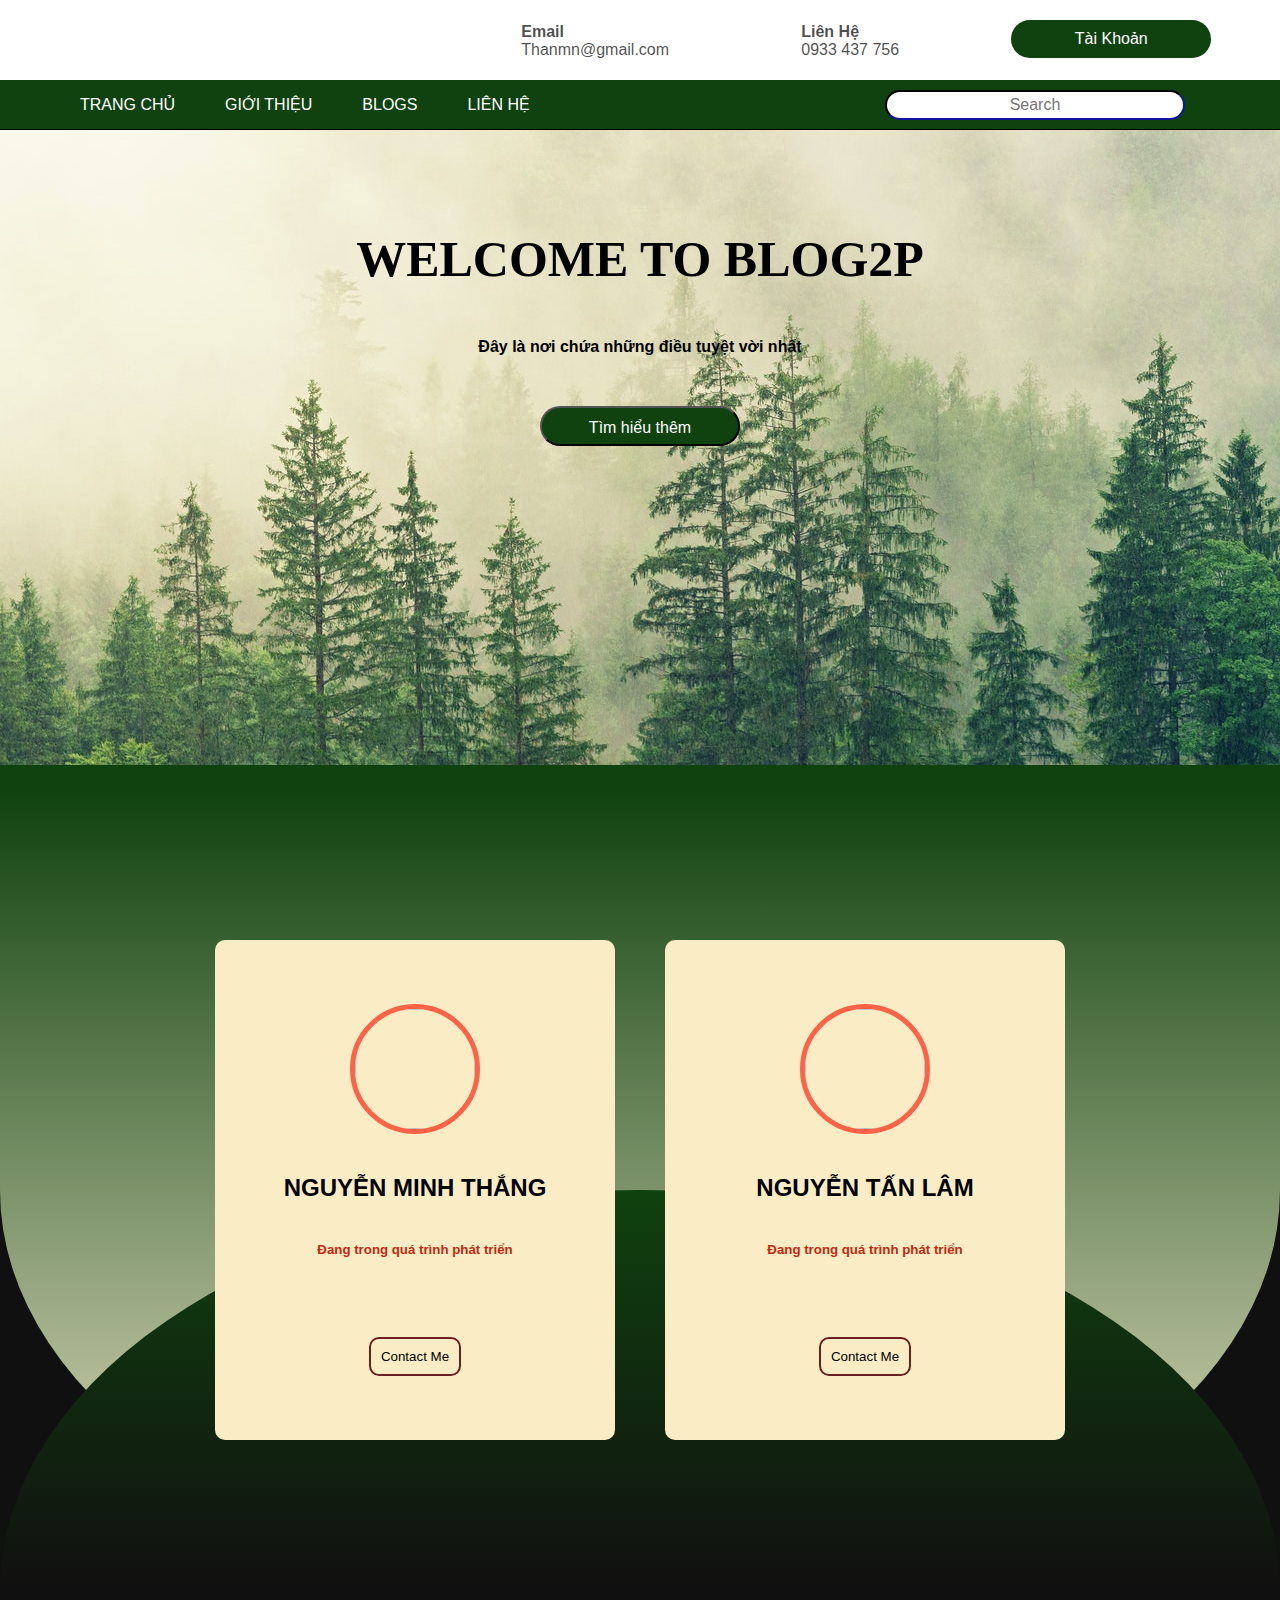
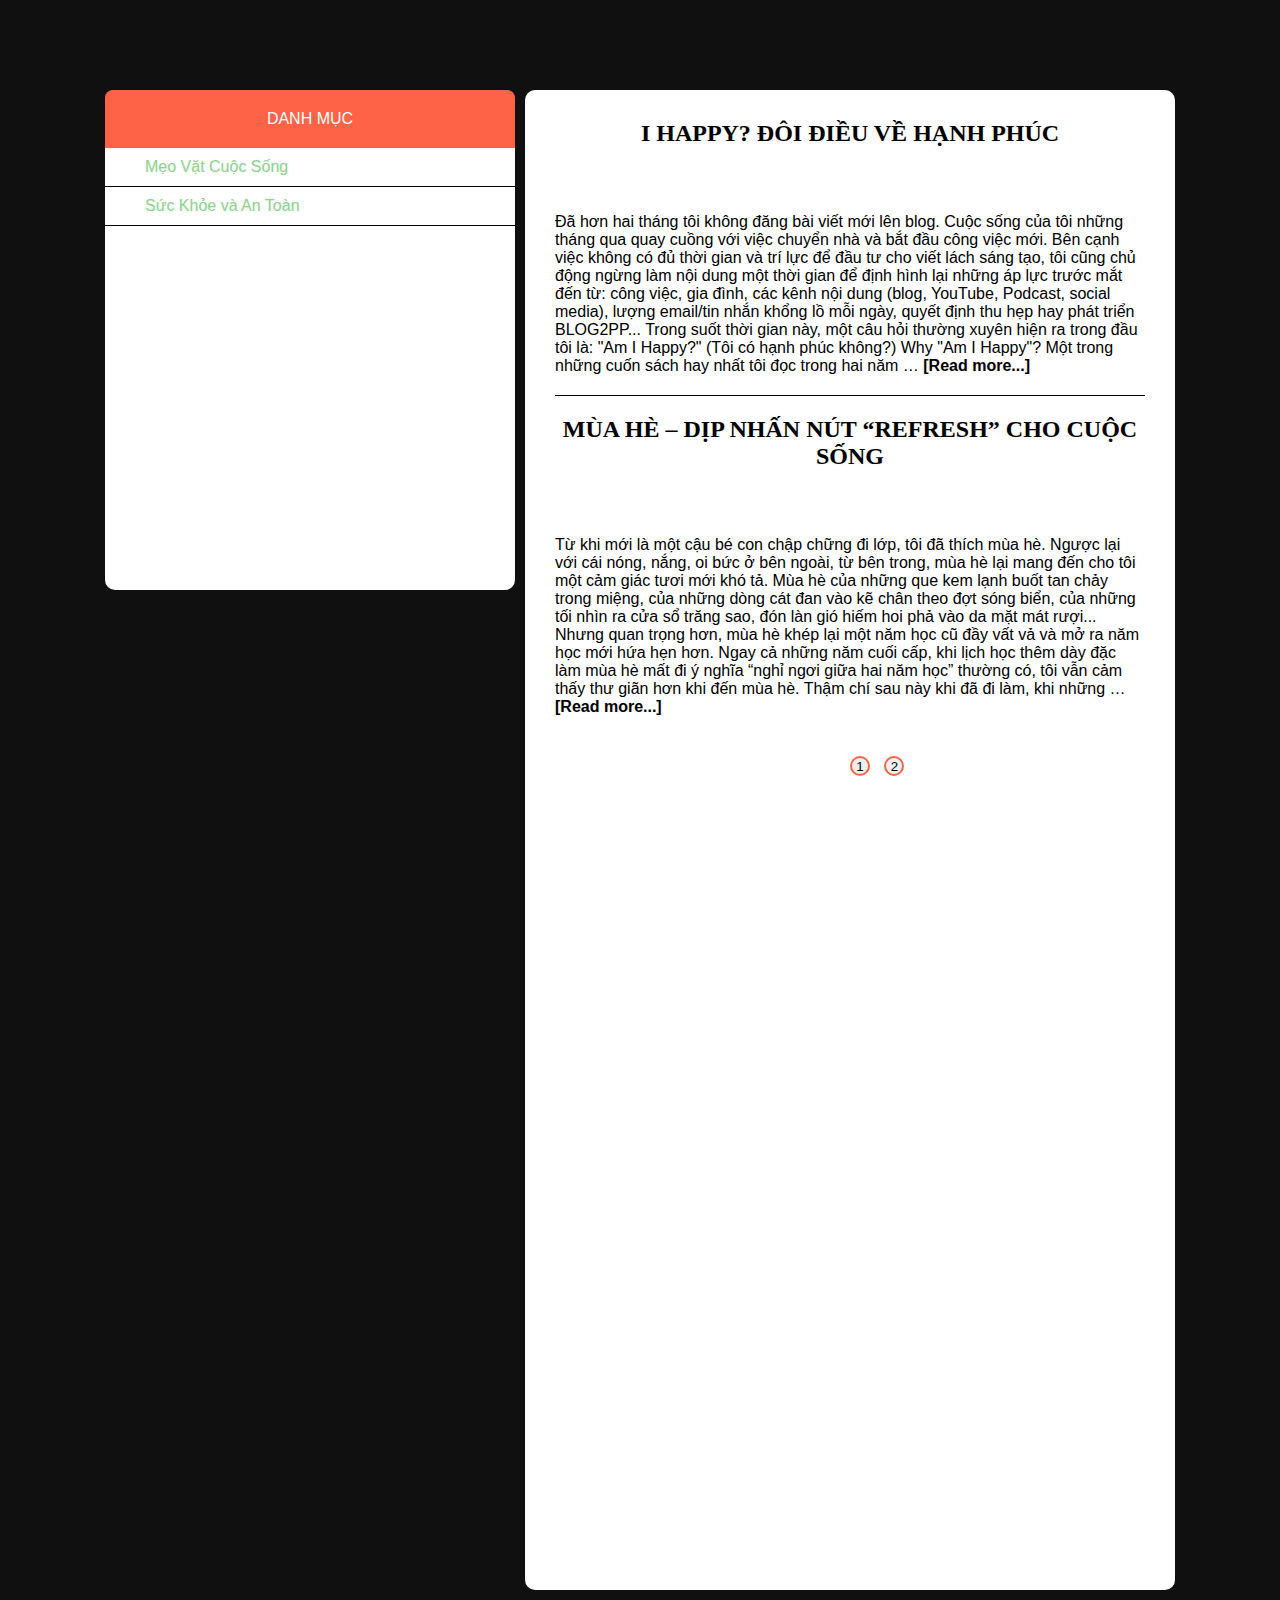
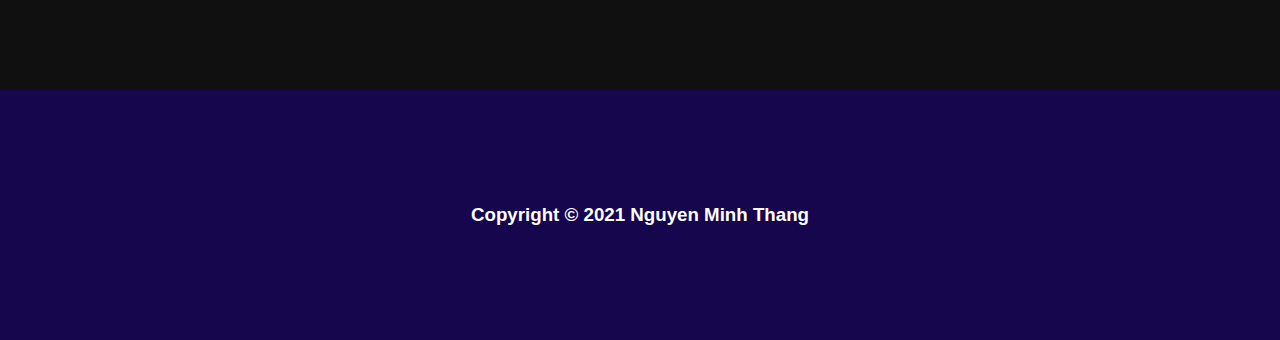
==== commit 210a4610: "Add files via upload" ====
--- a/index.html
+++ b/index.html
@@ -10,7 +10,7 @@
         <link href='https://css.gg/phone.css' rel='stylesheet'>
         <link href='https://css.gg/boy.css' rel='stylesheet'>
         <link href='https://css.gg/search.css' rel='stylesheet'>
-        <link rel="stylesheet" href="/Website-Demo-/fontawesome-free-6.0.0-beta3-web/fontawesome-free-6.0.0-beta3-web/css/all.css">
+        <link rel="stylesheet" href="../nhapmon/fontawesome-free-6.0.0-beta3-web/fontawesome-free-6.0.0-beta3-web/css/all.css">
         <script src="https://code.jquery.com/jquery-3.6.0.js" ></script>
         <title>BLOG2P</title>
     </head>
@@ -18,27 +18,40 @@
          <div class="alldark">
                 <div class="spkt-in4">
                     <i class="fas fa-plus-circle"></i>
-                    <img src="/Website-Demo-/images/spktt.jpg" alt="">
-                </div>
-        </div>
-        <div class="happy">
+                    <img src="./images/spktt.jpg" alt="">
+                </div>
+        </div>
+        <div class="main-fa">
+            <button class="out-login">Out</button>
+        <div class="main">
+            <p class="sign" align="center">Sign in</p>
+            <form class="form1">
+              <input class="un " type="text" align="center" placeholder="Username">
+              <input class="pass" type="password" align="center" placeholder="Password">
+              <a class="submit" align="center">Sign in</a>
+              <p class="forgot" align="center"><a href="#">Forgot Password?</p>
+                    
+                        
+            </div>
+        </div>
+        <div style="color: #000;" class="happy">
             <div class="happy-noidung">
-                <p style="font-weight:600;">I HAPPY? ĐÔI ĐIỀU VỀ HẠNH PHÚC</p>
-                <img style="width: 100%; margin: 20px 0;" src="/Website-Demo-/images/feelgood.jpg" alt="">
-                 <p style="margin-bottom: 20px;">
+                <p style="font-weight:600; color: #000;">I HAPPY? ĐÔI ĐIỀU VỀ HẠNH PHÚC</p>
+                <img style="width: 100%; margin: 20px 0;" src="../nhapmon/images/feelgood.jpg" alt="">
+                 <p style="margin-bottom: 20px; color: #000;">
                     Đã hơn hai tháng tôi không đăng bài viết mới lên blog.
                     Cuộc sống của tôi những tháng qua quay cuồng với việc chuyển nhà và bắt đầu công việc mới. Bên cạnh việc không có đủ thời gian và trí lực để đầu tư cho viết lách sáng tạo, tôi cũng chủ động ngừng làm nội dung một thời gian để định hình lại những áp lực trước mắt đến từ: công việc, gia đình, các kênh nội dung (blog, YouTube, Podcast, social media), lượng email/tin nhắn khổng lồ mỗi ngày, quyết định thu hẹp hay phát triển The Present Writer... 
                     Trong suốt thời gian này, một câu hỏi thường xuyên hiện ra trong đầu tôi là: “Am I Happy?” (Tôi có hạnh phúc không?)  
-                    <p style="font-weight:600; margin: 20px 0; ">SO, WHY "AM I HAPPY'</p>
+                    <p style="font-weight:600; margin: 20px 0; color: #000; ">SO, WHY "AM I HAPPY'</p>
                     Một trong những cuốn sách hay nhất tôi đọc trong hai năm trở lại đây là: “Anything You Want” (Mọi Thứ Bạn Muốn) của Derek Sivers—một cuốn sách về hành trình kinh doanh tự do và làm chủ cuộc sống. Điểm đặc biệt nhất của cuốn sách là mọi quyết định trong kinh doanh của tác giả (một doanh nhân kiêm blogger thành công) đều xoay quanh cảm nhận của anh về hạnh phúc.
                     Ví dụ, Derek viết: “The real point of doing anything is to be happy, so do only what makes you happy”. Tạm dịch: “Ý nghĩa thực sự của việc làm mọi thứ là hạnh phúc, vậy hãy chỉ làm những việc khiến bạn hạnh phúc” 
                     Với “tôn chỉ” này, mục đích kinh doanh với Derek không phải để làm ra tiền mà để “biến ước mơ của người khác và bản thân mình thành hiện thực”. Anh ấy sẵn sàng từ chối những việc mình cảm thấy không thích làm, thậm chí ngay cả khi việc đó có thể khiến công ty phát triển chậm, giảm tính cạnh tranh và mất cơ hội tăng lợi nhuận lớn. Đây là một điều vô cùng, vô cùng khó để làm ở vị trí của một CEO, đặc biệt khi doanh nghiệp phát triển mạnh và chịu nhiều áp lực từ khách hàng, nhân viên, nhà đầu tư… luôn muốn thay đổi mọi thứ theo ý của họ. 
                     Đọc cuốn sách này giữa thời điểm nhận được công việc trong mơ (dream job) và khi The Present Writer đang trên đà phát triển mạnh mẽ, tôi tự hỏi: “Mình có đang cảm thấy hạnh phúc?”  
-                    <p style="font-weight:600; margin: 20px 0;">SO, AM I HAPPY</p>
+                    <p style="font-weight:600; margin: 20px 0; color: #000;">SO, AM I HAPPY</p>
                     Nếu hoàn toàn thành thật với bản thân, câu trả lời của tôi là: “Tôi hạnh phúc, nhưng đôi khi, tôi không cảm thấy điều đó”.
                     Có những ngày, tôi cảm thấy hạnh phúc vô cùng. Nhưng có những ngày, tôi chỉ cảm thấy mệt mỏi.
                     Và chỉ để thú nhận điều này thôi cũng đã là cả một cuộc hành trình. Bởi lẽ, trong nội tâm tôi luôn có sự giằng xé giữa việc biết ơn những điều tốt đẹp xảy đến với mình, hài lòng với cuộc sống hiện tại và việc nhìn nhận thẳng thắn vào những áp lực đi kèm với thành công, những điểm cần phải tiếp tục thay đổi để phát triển bản thân và công việc ngày một tốt hơn.
-                    <p style="font-weight:600; margin: 20px 0;">WHAT MAKES ME HAPPY?</p>
+                    <p style="font-weight:600; margin: 20px 0; color: #000;">WHAT MAKES ME HAPPY?</p>
                     Khi ước mơ trở thành giáo sư đại học (college professor) tại Mỹ thành hiện thực, tôi cảm thấy vô cùng hạnh phúc vì tôi thực sự tin rằng mình sinh ra để làm công việc này. Tôi yêu nó tới mức mà mọi đầu việc dù nhỏ tới đâu qua tay mình, tôi đều cố gắng làm với mọi sự chỉn chu, trau chuốt và chuyên nghiệp nhất có thể. Tôi nâng niu từ những chiếc email gửi cho học trò, những lời nhận xét trong hội đồng phản biện, đến những proposal nghiên cứu trị giá hàng trăm ngàn đô-la. Nhưng cũng chính vì sự nghiêm túc này, tôi chịu nhiều áp lực tâm lý, làm việc nhiều giờ trong nhiều ngày liên tục để đảm bảo mọi thứ đạt được tiêu chuẩn cao của mình.
                     Một đồng nghiệp của tôi gọi đó là “new professor’s syndrome” (hội chứng giáo sư mới) và nói rằng khi đã quen với công việc, tôi sẽ học cách bỏ bớt tiêu chuẩn và bớt đi sự nhiệt tình trong từng đầu việc nhỏ. 
                     Có đúng vậy không? Tôi cũng không biết nữa. Nhưng nỗ lực trong công việc, thúc đẩy bản thân đạt tiêu chuẩn cao và thể hiện sự nhiệt thành với người khác là những điều làm nên con người tôi—những điều góp phần giúp tôi có được vị trí hiện tại. Và quan trọng hơn, đây cũng là những điều khiến tôi thấy hạnh phúc.  
@@ -47,41 +60,41 @@
                     Khoảng hơn một tháng nay, tôi mới có được một bạn trợ lý giúp trả lời email và xây dựng các newsletter cho The Present Writer. Đọc những email tôi từng trả lời bạn đọc và những bản nháp newsletter tôi viết, bạn trợ lý nói: “Trời! chị Chi sao chị quá tâm huyết tới mức như vậy? Email trả lời quá chi tiết, newsletter dài dằng dặc như nhiều bài blog cộng lại! Sao chị làm như vậy mãi được?” Chúng tôi cùng đồng ý rằng, nếu tôi không tiết chế lại những gì mình đang “cho đi” thì sớm hay muộn tôi cũng sẽ kiệt quệ và không đáp ứng được lượng khán giả ngày một lớn của The Present Writer. 
                     Tôi hiểu điều này hơn ai hết vì có những thời điểm gần đây, tôi thậm chí không dám mở inbox vì có quá nhiều áp lực. Nhưng trao đổi với bạn đọc, xây dựng mối quan hệ gần gũi, lắng nghe chia sẻ… là điều đã làm nên “thương hiệu” của tôi—góp phần cho sự thành công của The Present Writer như ngày hôm nay. Và quan trọng hơn, đây cũng là điều khiến tôi hạnh phúc. 
                     Vậy, có lẽ, chìa khoá cho sự giải toả cảm giác “hạnh phúc, nhưng đôi khi, không cảm thấy điều đó” này là cuộc đấu tranh không ngừng để tìm điểm cần bằng giữa việc làm những điều khiến tôi cảm thấy hạnh phúc và chấp nhận thực tế rằng mình không thể làm tất cả mọi thứ cùng một lúc, một mình, và ở một tiêu chuẩn quá cao được.
-                 <p style="font-weight: 700; margin-top: 200px;">BẢN QUYỀN BÀI VIẾT THUỘC SỞ HỮU CỦA THE PRESENT WRITER</p>
+                 <p style="font-weight: 700; margin-top: 200px; color: #000;">BẢN QUYỀN BÀI VIẾT THUỘC SỞ HỮU CỦA THE PRESENT WRITER</p>
                 </p>      
             </div>
         </div>
         <div class="tutin">
-            <div class="tutin-noidung">
-                <p style="font-weight:600; margin-bottom: 20px;">MÙA HÈ – DỊP NHẤN NÚT “REFRESH” CHO CUỘC SỐNG</p>
-                 <p style="margin-bottom: 20px;">
+            <div style="color: #000;" class="tutin-noidung">
+                <p style="font-weight:600; margin-bottom: 20px; color: #000;">MÙA HÈ – DỊP NHẤN NÚT “REFRESH” CHO CUỘC SỐNG</p>
+                 <p style="margin-bottom: 20px; color: #000;">
                     Từ khi mới là một cô bé con chập chững đi lớp, tôi đã thích mùa hè. Ngược lại với cái nóng, nắng, oi bức ở bên ngoài, từ bên trong, mùa hè lại mang đến cho tôi một cảm giác tươi mới khó tả. Mùa hè của những que kem lạnh buốt tan chảy trong miệng, của những dòng cát đan vào kẽ chân theo đợt sóng biển, của những tối nhìn ra cửa sổ trăng sao, đón làn gió hiếm hoi phả vào da mặt mát rượi… Nhưng quan trọng hơn, mùa hè khép lại một năm học cũ đầy vất vả và mở ra năm học mới hứa hẹn hơn.
                     Ngay cả những năm cuối cấp, khi lịch học thêm dày đặc làm mùa hè mất đi ý nghĩa “nghỉ ngơi giữa hai năm học” thường có, tôi vẫn cảm thấy thư giãn hơn khi đến mùa hè. Thậm chí sau này khi đã đi làm, khi những ngày hè chỉ là ngày đi làm bình thường trong năm, thì cảm giác tươi mới của những que kem, đợt sóng biển, và làn gió đêm vẫn hiện hữu trong tâm trí tôi mỗi sáng chạy xe đi làm, dưới cái nắng gắt gao phả xuống mặt đường bê tông nhựa bỏng rát trong thành phố.
                     Tại sao vậy?
                     Có lẽ vì mùa hè—hay nói đúng hơn là “ý nghĩa tượng trưng về mùa hè”—khiến cho tôi nhớ lại những ngày còn đi học, những dịp được nghỉ ngơi bên gia đình, những niềm vui giản đơn thời thơ ấu. Mùa hè vì thế cũng cho tôi thêm năng lượng và động lực để làm những điều mà trong năm tôi chưa chắc đã quyết tâm làm.
-                    <img style="width: 100%; margin: 20px 0;" src="/Website-Demo-/images/summer.jpg" alt="">
+                    <img style="width: 100%; margin: 20px 0;" src="../nhapmon/images/summer.jpg" alt="">
                     Nếu hoàn toàn thành thật với bản thân, câu trả lời của tôi là: “Tôi hạnh phúc, nhưng đôi khi, tôi không cảm thấy điều đó”.
                     Có những ngày, tôi cảm thấy hạnh phúc vô cùng. Nhưng có những ngày, tôi chỉ cảm thấy mệt mỏi.
                     Và chỉ để thú nhận điều này thôi cũng đã là cả một cuộc hành trình. Bởi lẽ, trong nội tâm tôi luôn có sự giằng xé giữa việc biết ơn những điều tốt đẹp xảy đến với mình, hài lòng với cuộc sống hiện tại và việc nhìn nhận thẳng thắn vào những áp lực đi kèm với thành công, những điểm cần phải tiếp tục thay đổi để phát triển bản thân và công việc ngày một tốt hơn.
                     Nhìn lại, hầu hết mọi ngã rẽ quan trọng của tôi đều bắt đầu từ mùa hè: từ bỏ một công việc ổn định để tập trung ôn thi du học vào mùa hè năm 2012, kết hôn vào mùa hè năm 2015, lập blog về phát triển bản thân (thepresentwriter.com) vào mùa hè năm 2016, viết cuốn sách đầu tay (“Một cuốn sách về Chủ nghĩa tối giản”) vào mùa hè năm 2017… Tuy nhiên, không phải mùa hè nào cũng tốt đẹp như thế, như mùa hè chú mèo tôi nuôi mắc bệnh nặng qua đời, hay mùa hè tôi bị một đồng nghiệp xấu tính liên tục chèn ép, hay mùa hè tôi tuyệt vọng khi nghe tin nguồn học bổng cho năm học tới không còn… Nhưng dù ở trong bất kỳ hoàn cảnh nào, tôi luôn cố gắng sống tích cực và mạnh mẽ, để mùa hè giữ được phần nào vẻ tươi mới, xanh mát, và đầy hứa hẹn như ký ức trong trẻo của tôi thời thơ bé.
                     Dưới đây là một vài gợi ý của tôi để bạn cũng có được một mùa hè ý nghĩa cho riêng mình:
-                    <p style="font-weight:600; margin: 20px 0;">SẮP XẾP LẠI CUỘC SỐNG</p>
+                    <p style="font-weight:600; margin: 20px 0; color: #000;">SẮP XẾP LẠI CUỘC SỐNG</p>
                     Nếu xem mùa hè là nút “refresh” (làm mới) kỳ diệu trên máy tính thì việc tốt nhất chúng ta có thể làm trong dịp này là sắp xếp lại cuộc sống của mình. Trong năm, có thể ta luôn có trong đầu hàng ngàn ý tưởng nên làm thế này, thế kia để cải thiện cuộc sống nhưng chưa hiện thực hóa chúng, thì mùa hè chính là cơ hội để ta làm rõ hơn những ý tưởng này. 
                     Bạn có thể bắt đầu đơn giản bằng cách viết ra giấy các suy nghĩ của mình, đây có thể chỉ là vài gạch đầu dòng về những việc bạn muốn làm trong tương lai, hay vài trang viết tự do về hoài bão, ước mơ lớn của mình. Bạn cũng có thể lập một “vision board” (bảng tầm nhìn) bằng cách vẽ ra hoặc dán lên giấy, lên màn hình máy tính những hình ảnh truyền cảm hứng, là đại diện cho ước mơ của mình (ví dụ như hình ảnh tháp Eiffel cho dự định về chuyến du lịch Châu Âu, hình ảnh một xấp đô-la cho mong muốn làm giàu). Không ai đánh thuế ước mơ cả, vì vậy, hãy cứ viết ra và vẽ lên mọi mong muốn của mình, dù cho chúng có điên rồ tới đâu.
                     Sau khi đã có danh sách các ý tưởng lớn rồi, bạn có thể từ từ đi vào chi tiết bằng cách trả lời một số câu hỏi như: Việc gì mình có thể làm ngay trong mùa hè này để đưa ít nhất một trong những ước mơ kia thành hiện thực? Điều gì mình có thể thay đổi ở thời điểm hiện tại để 3 năm hay 5 năm sau mình đạt được mục tiêu mà mình mong muốn? Nếu ý tưởng này xa vời quá thì có cách nào mình có thể dung hòa giữa mơ ước và thực tế?… Với mỗi câu trả lời, cố gắng gắn nó với một việc nào đó có thể làm ngay, dù là nhỏ nhất, để chu trình hành động được bắt đầu không trì hoãn. 
                     Tôi còn nhớ việc đầu tiên mình làm khi quyết định hiện thực hóa giấc mơ đi du học là mở một tập tin trong máy tính để tìm trường và học bổng; tập tin ban đầu trống trơn, chỉ độc mỗi cái tên: “The Me Project” (Dự án bản thân)—đó là lần đầu tiên trong đời tôi quyết tâm làm một điều gì đó cho riêng mình đến thế, và tôi tự hào vì điều đó.
-                    <p style="font-weight:600; margin: 20px 0;">NGHỈ NGƠI THEO CÁCH RIÊNG</p>
+                    <p style="font-weight:600; margin: 20px 0; color: #000;">NGHỈ NGƠI THEO CÁCH RIÊNG</p>
                     Mùa hè thường gắn với hình ảnh kỳ nghỉ (“vacation”) tươi đẹp bên gốc cây dừa, cát vàng, biển xanh, chim muông đua nhau ríu rít. Nhưng đây không nhất thiết phải là kỳ nghỉ của bạn. Ngày nay, khái niệm “staycation” (kỳ nghỉ không cần đi xa) ngày càng phổ biến cho những người không có điều kiện—và có thể cũng không thích—đi du lịch xa xôi, dài ngày, tốn kém. Đây cũng là cách mà tôi thường tự “nghỉ hè” trong những năm đi làm bận rộn không có mùa hè mà cũng chẳng có kỳ nghỉ.
                     Đối với tôi, đó thường là hai ngày cuối tuần không-làm-gì-cả (không công việc, không dọn nhà, không máy tính, thậm chí không sờ vào điện thoại), chỉ ở nhà nghỉ ngơi, chăm sóc bản thân, “trò chuyện” với chú mèo nhỏ, và ôm ấp ai đó thân yêu. Những ngày hoàn toàn thả lỏng như thế này cho tôi cơ hội để sống chậm hơn, tập trung hơn vào hiện tại, chăm chút những gì mình đang có. Gần đây, khi mới có con, những đợt “staycation” như thế này đối với tôi đặc biệt quan trọng vì nó nhắc cho tôi rằng thời gian mình được ở gần bên con—nhất là khi con còn bé nhỏ—ít ỏi và đáng quý đến chừng nào.
                     Hãy cứ nghỉ ngơi theo cách của mình. Nếu bạn có điều kiện về thời gian, tiền bạc, sức khỏe để đi đâu đó vài ngày, hãy cứ xách bal-lô lên và đi. Nhưng nếu bạn không có những điều kiện này, hai ngày nghỉ cuối tuần co chân lên ghế sô-pha đọc sách, xem tivi, nghe nhạc, ngủ nướng… đó cũng là một kỳ nghỉ đáng yêu. Quan trọng là chúng ta không cảm thấy cần thiết phải so sánh lẫn nhau, phải “sống ảo”, phải chờ một ai đó cho mình cơ hội nghỉ ngơi thì mình mới nghỉ, “nghỉ hè” hoàn toàn ở trong tầm tay, hãy nghỉ ngơi theo cách của riêng mình.
-                    <p style="font-weight: 700; margin-top: 150px;">BẢN QUYỀN BÀI VIẾT THUỘC SỞ HỮU CỦA THE PRESENT WRITER</p>
+                    <p style="font-weight: 700; margin-top: 150px; color: #000;">BẢN QUYỀN BÀI VIẾT THUỘC SỞ HỮU CỦA THE PRESENT WRITER</p>
                 </p>      
             </div>
         </div>
           <div id="header">
               <div class="container">
                         <div class="logo">
-                        <a href="#header"><img src="/Website-Demo-/images/logo1.png" alt=""></a>
+                        <a href="#header"><img src="../nhapmon/images/logo1.png" alt=""></a>
                         </div>
                       <div class="thongtinlienlac">
                           <ul>
@@ -119,7 +132,7 @@
                   <ul>
                     <li><a class="nav-child" href="">TRANG CHỦ</a></li>
                     <li><a class="nav-child" href="#fa-about">GIỚI THIỆU</a></li>
-                    <li><a class="nav-child"  href="#blogs">MẸO VẶT CUỘC SỐNG</a></li>
+                    <li><a class="nav-child"  href="#blogs">BLOGS</a></li>
                     <li><a  class="nav-child" href="#fa-about">LIÊN HỆ</a></li>
                 </ul>
               </ul>
@@ -155,7 +168,7 @@
         <div id="fa-about">
             <div id="card">
                 <div class="card-img">
-                    <img src="/Website-Demo-/images/thethang1.jpg" alt="">
+                    <img src="../nhapmon/images/thethang1.jpg" alt="">
                 </div>
                 <h2 style="color: rgb(2, 2, 2);">NGUYỄN MINH THẮNG</h2>
                 <h5 style="color:rgb(190, 42, 16) ;">Đang trong quá trình phát triển</h5>
@@ -175,7 +188,7 @@
             </div>
             <div id="card">
                 <div class="card-img">
-                    <img src="/Website-Demo-/images/thelam1.jpg" alt="">
+                    <img src="../nhapmon/images/thelam1.jpg" alt="">
                 </div>
                 <h2 style="color: rgb(0, 0, 0);">NGUYỄN TẤN LÂM</h2>
                 <h5 style="color:rgb(190, 42, 16) ;">Đang trong quá trình phát triển</h5>
@@ -221,7 +234,7 @@
                     <div class="blogs-item-two">
                         <div style="width: 650px; height: 1000px;">
                         <a href="#"><p>I HAPPY? ĐÔI ĐIỀU VỀ HẠNH PHÚC</p> </a>
-                        <img style="width: 100%;" src="/Website-Demo-/images/feelgood.jpg" alt="">
+                        <img style="width: 100%;" src="../nhapmon/images/feelgood.jpg" alt="">
                         <p style="padding: 20px 0; border-bottom: 1px #000 solid; margin-bottom: 20px;">
                             Đã hơn hai tháng tôi không đăng bài viết mới lên blog.
                          Cuộc sống của tôi những tháng qua quay cuồng với việc chuyển nhà và bắt đầu công việc mới. 
@@ -233,7 +246,7 @@
                             <a class="happy-btn" style="color:#000; text-decoration: none;font-weight: 600;" href="#fa-about">[Read more...]</a>
                         </p>
                         <a href="#"><p>MÙA HÈ – DỊP NHẤN NÚT “REFRESH” CHO CUỘC SỐNG</p> </a>
-                        <img style="width:100%;" src="/Website-Demo-/images/summer.jpg" alt="">
+                        <img style="width:100%;" src="../nhapmon/images/summer.jpg" alt="">
                         <p style="padding: 20px 0;">
                             Từ khi mới là một cậu bé con chập chững đi lớp, tôi đã thích mùa hè. Ngược lại với cái nóng, nắng, oi bức ở bên ngoài, từ bên trong,
                              mùa hè lại mang đến cho tôi một cảm giác tươi mới khó tả. Mùa hè của những que kem lạnh buốt tan chảy trong miệng, của những dòng
@@ -274,11 +287,11 @@
                  $('.nav-fa-re').slideToggle();
              })
          })
-         $(document).ready(function(){
-             $('.register').click(function(){
-                 alert('Chưa học PHP và MySQL. Xin vui lòng quay lại sau');
-             })
-         })
+        //  $(document).ready(function(){
+        //      $('.register').click(function(){
+        //          alert('Chưa học PHP và MySQL. Xin vui lòng quay lại sau');
+        //      })
+        //  })
          /////////////////////////////////////////////////////////////////////////////////////////
 
              const infBtns = document.querySelectorAll('.morein4')
@@ -331,7 +344,25 @@
                  tutinBtn.addEventListener('click', showInF)
              }
                  hidetutin.addEventListener('click', hideInF)
+                 ///////////////////login//////////////////////
+                 const loginBtns = document.querySelectorAll('.register')
+             const login = document.querySelector('.main-fa')
+             const hidelogin = document.querySelector('.out-login')
+
+             function ShowINF() {
+                 login.classList.add('open3')
+             }
+             function HideINF() {
+                 login.classList.remove('open3')
+             }
+
+             for (const loginBtn of loginBtns) 
+             {
+                 loginBtn.addEventListener('click', ShowINF)
+             }
+                 hidelogin.addEventListener('click', HideINF)
+
          </script>
        </body>
    
-</html>
+</html>--- a/nhapmonstyle.css
+++ b/nhapmonstyle.css
@@ -10,6 +10,136 @@
   scroll-behavior: smooth;
   position: relative;
 }
+/*/////////////////////////login//////////////////////*/
+.out-login{
+  background: linear-gradient(to right, #0f420e, #2d6863);
+  position: absolute;
+  right: 470px;
+  top: 165px;
+  color: #fff;
+  padding: 20px;
+  border: solid #ffffff 1px;
+  border-radius: 50%;
+  font-weight: 800;
+  cursor: pointer;
+}
+.main-fa.open3{
+display: block;
+}
+.main-fa{
+  display: none;
+  position: absolute;
+  top: 0;
+  left: 0;
+  bottom: 0;
+  right: 0;
+  width: 100%;
+  height: 100%;
+  background-color:rgb(0, 0, 0, .7) ;
+  z-index: 2;
+
+}
+.main {
+
+  background-color: #FFFFFF;
+  width: 400px;
+  height: 400px;
+  margin: 10em auto;
+  border-radius: 1.5em;
+  box-shadow: 0px 11px 35px 2px rgba(0, 0, 0, 0.14);
+}
+
+.sign {
+  padding-top: 40px;
+  color: #0f420e;
+  font-family: 'Ubuntu', sans-serif;
+  font-weight: bold;
+  font-size: 23px;
+}
+
+.un {
+width: 76%;
+color: rgb(38, 50, 56);
+font-weight: 700;
+font-size: 14px;
+letter-spacing: 1px;
+background: rgba(136, 126, 126, 0.04);
+padding: 10px 20px;
+border: none;
+border-radius: 20px;
+outline: none;
+box-sizing: border-box;
+border: 2px solid rgba(0, 0, 0, 0.02);
+margin-bottom: 50px;
+margin-left: 46px;
+text-align: center;
+margin-bottom: 27px;
+font-family: 'Ubuntu', sans-serif;
+}
+
+form.form1 {
+  padding-top: 40px;
+}
+
+.pass {
+      width: 76%;
+color: rgb(38, 50, 56);
+font-weight: 700;
+font-size: 14px;
+letter-spacing: 1px;
+background: rgba(136, 126, 126, 0.04);
+padding: 10px 20px;
+border: none;
+border-radius: 20px;
+outline: none;
+box-sizing: border-box;
+border: 2px solid rgba(0, 0, 0, 0.02);
+margin-bottom: 50px;
+margin-left: 46px;
+text-align: center;
+margin-bottom: 27px;
+font-family: 'Ubuntu', sans-serif;
+}
+
+
+.un:focus, .pass:focus {
+  border: 2px solid rgba(0, 0, 0, 0.18) !important;
+  
+}
+
+.submit {
+cursor: pointer;
+  border-radius: 5em;
+  color: #fff;
+  background: linear-gradient(to right, #0f420e, #2d6863);
+  border: 0;
+  padding-left: 40px;
+  padding-right: 40px;
+  padding-bottom: 10px;
+  padding-top: 10px;
+  font-family: 'Ubuntu', sans-serif;
+  margin-left: 35%;
+  font-size: 13px;
+  box-shadow: 0 0 20px 1px rgba(0, 0, 0, 0.04);
+}
+
+.forgot {
+  text-shadow: 0px 0px 3px rgba(109, 81, 81, 0.12);
+  color: #21791f;
+  padding-top: 15px;
+}
+
+a {
+  text-shadow: 0px 0px 3px rgba(117, 117, 117, 0.12);
+  color: #8cd48b;
+  text-decoration: none
+}
+
+@media (max-width: 600px) {
+  .main {
+      border-radius: 0px;
+  }}
+/*/////////////////////////login//////////////////////*/
 .tutin.open2{
   display: block;
 }
@@ -460,6 +590,7 @@
 background-color: #fff;
 height: 1500px;
 border-radius: 10px;
+color: #000;
 }
 .blogs-item-two>div{
   padding: 30px 30px;
@@ -558,5 +689,4 @@
   border-bottom: 1px #fff solid;
 }
 
-}
-
+}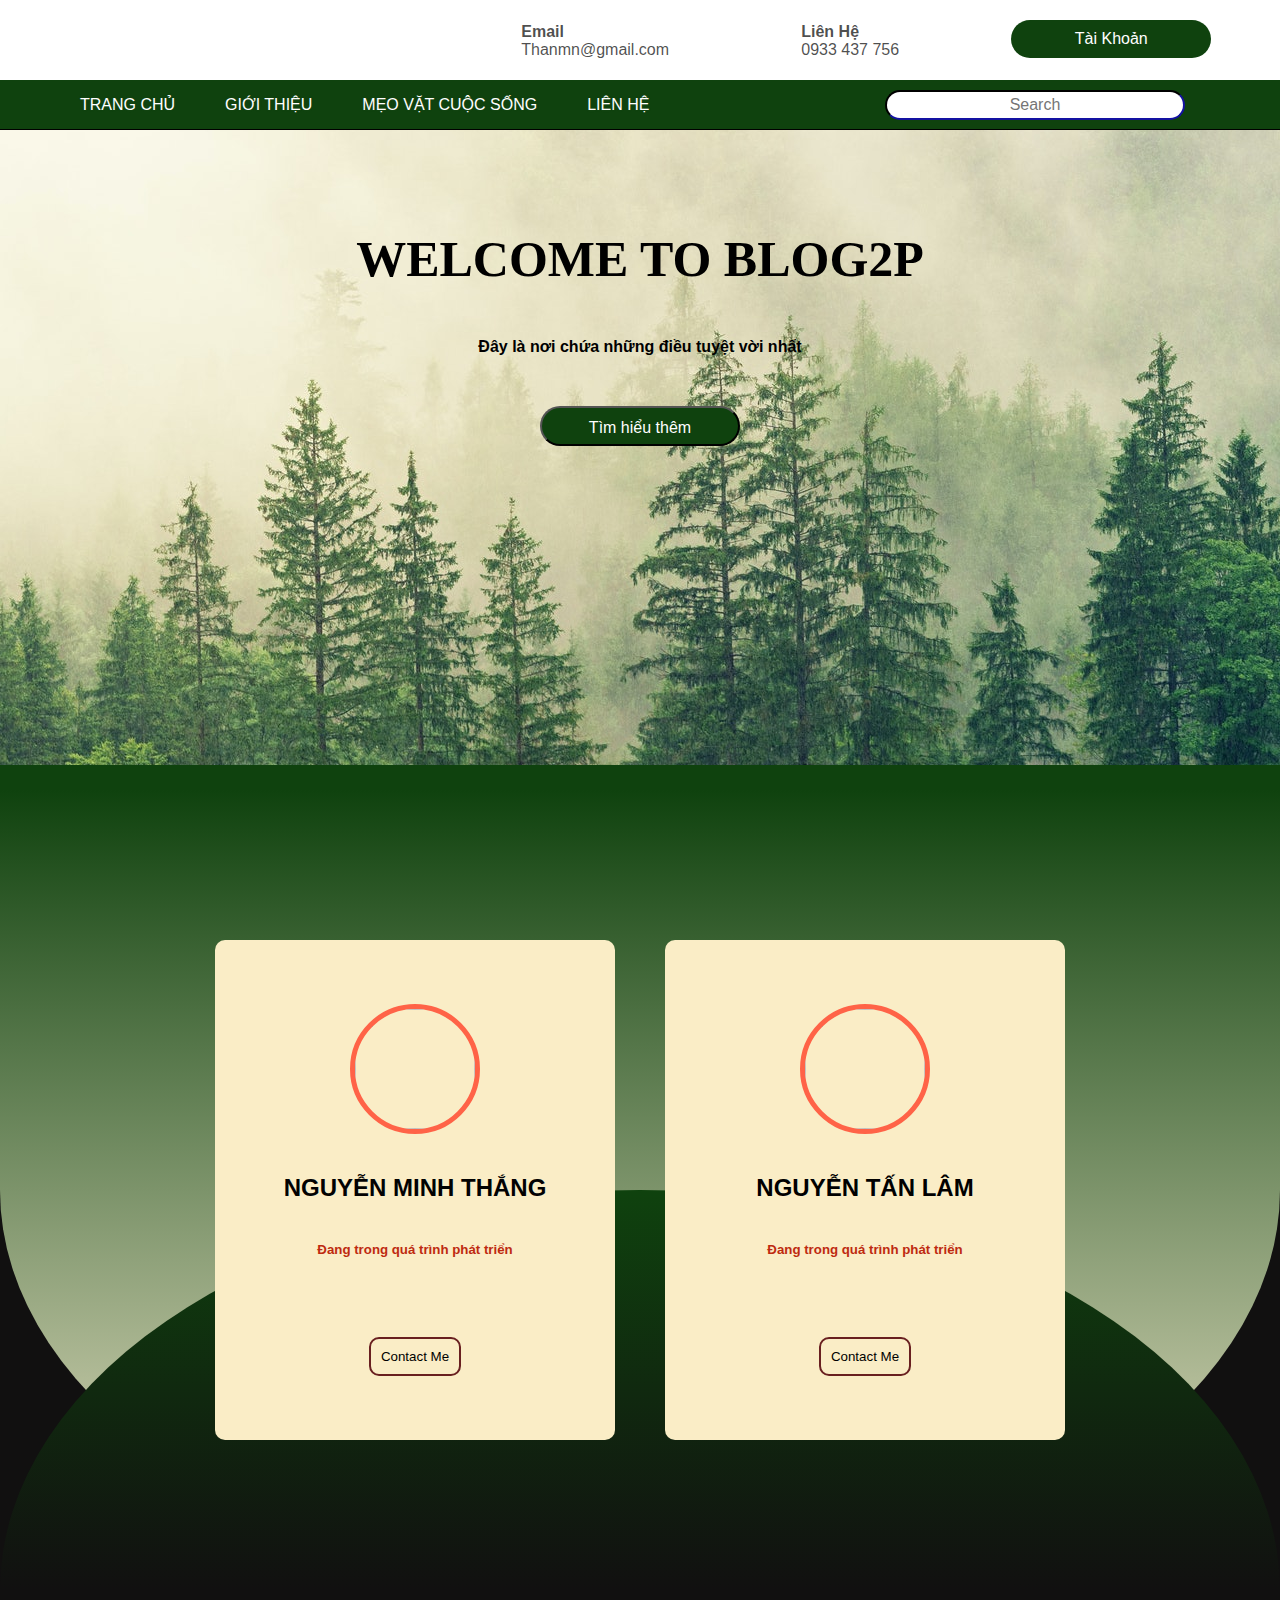
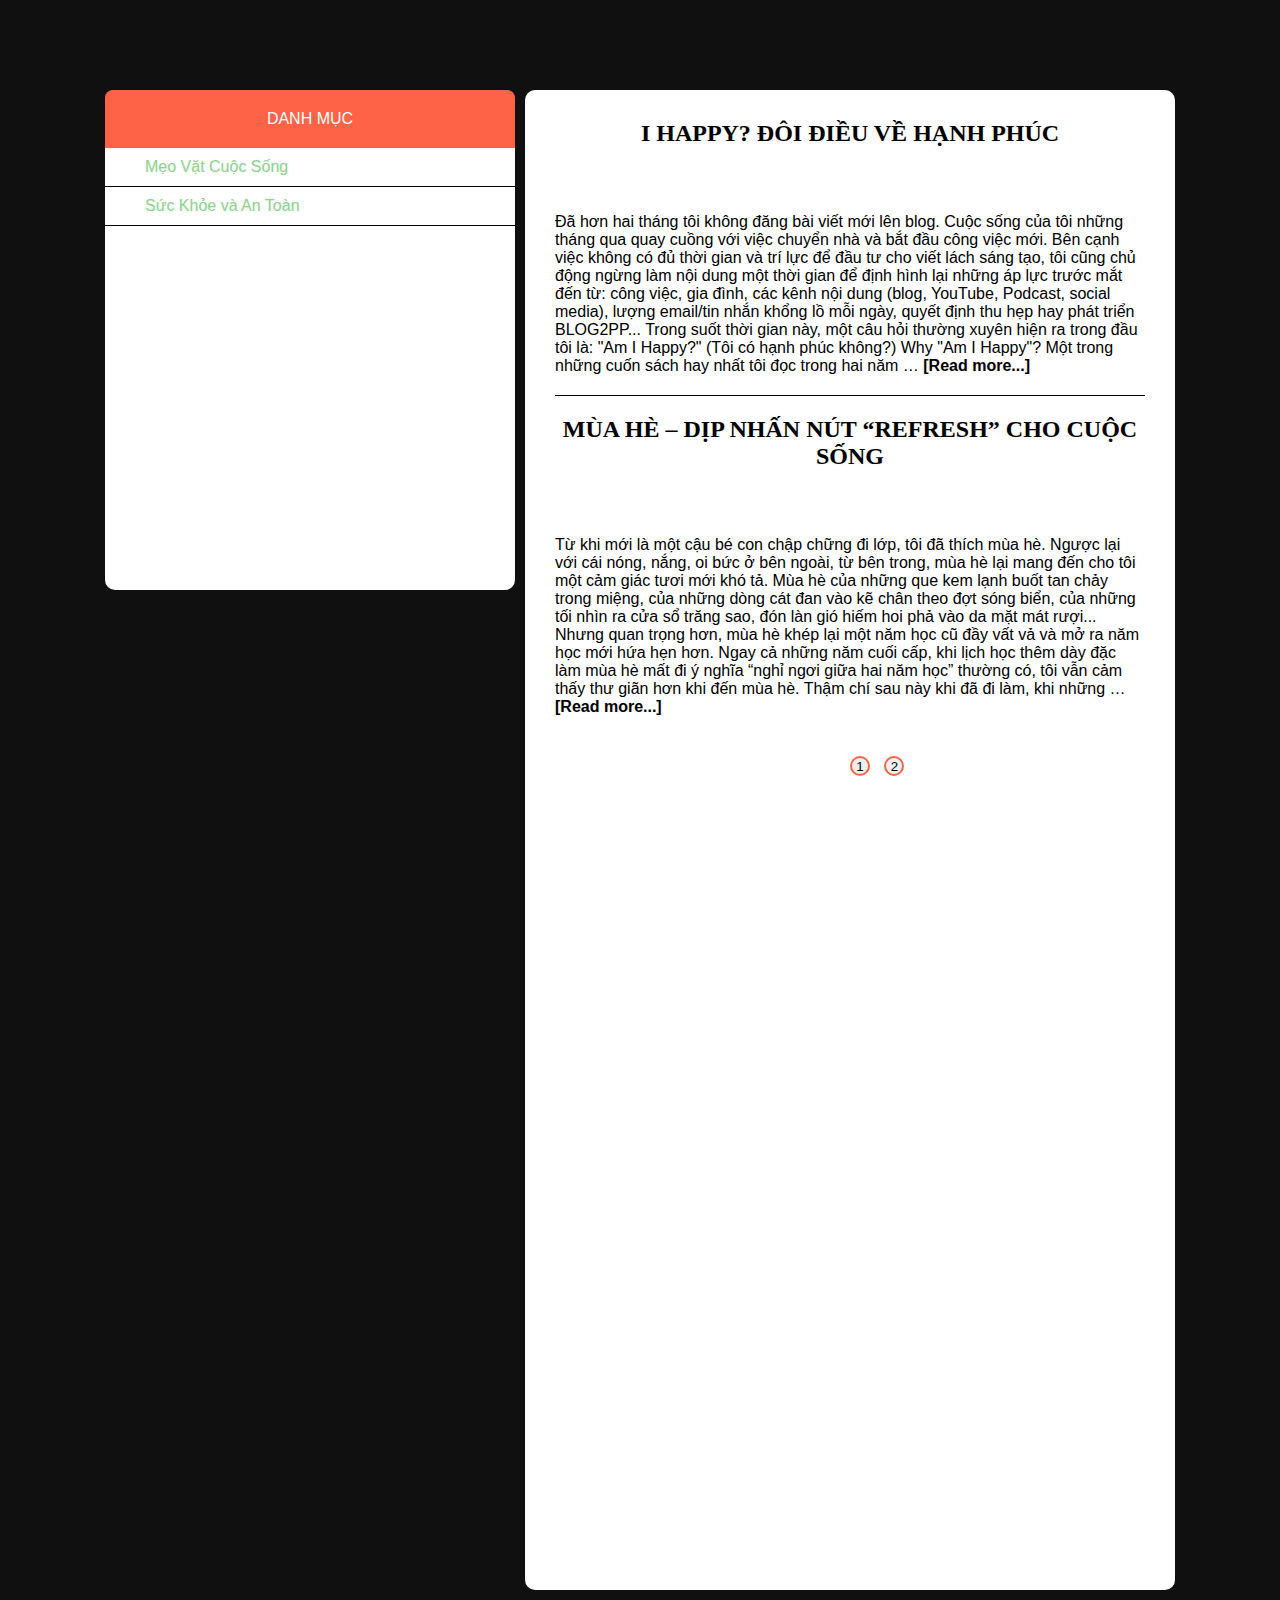
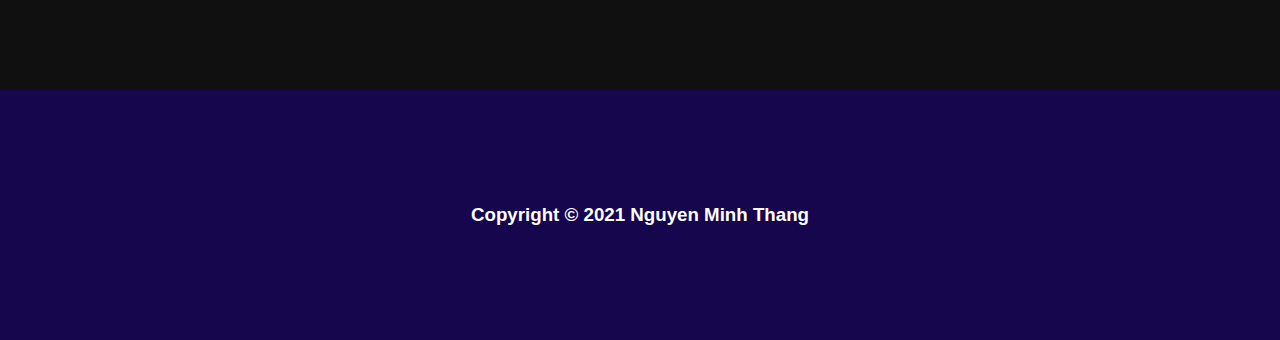
==== commit 396002ba: "Update index.html" ====
--- a/index.html
+++ b/index.html
@@ -10,7 +10,7 @@
         <link href='https://css.gg/phone.css' rel='stylesheet'>
         <link href='https://css.gg/boy.css' rel='stylesheet'>
         <link href='https://css.gg/search.css' rel='stylesheet'>
-        <link rel="stylesheet" href="../nhapmon/fontawesome-free-6.0.0-beta3-web/fontawesome-free-6.0.0-beta3-web/css/all.css">
+        <link rel="stylesheet" href="/Website-Demo-/fontawesome-free-6.0.0-beta3-web/fontawesome-free-6.0.0-beta3-web/css/all.css">
         <script src="https://code.jquery.com/jquery-3.6.0.js" ></script>
         <title>BLOG2P</title>
     </head>
@@ -37,7 +37,7 @@
         <div style="color: #000;" class="happy">
             <div class="happy-noidung">
                 <p style="font-weight:600; color: #000;">I HAPPY? ĐÔI ĐIỀU VỀ HẠNH PHÚC</p>
-                <img style="width: 100%; margin: 20px 0;" src="../nhapmon/images/feelgood.jpg" alt="">
+                <img style="width: 100%; margin: 20px 0;" src="/Website-Demo-/images/feelgood.jpg" alt="">
                  <p style="margin-bottom: 20px; color: #000;">
                     Đã hơn hai tháng tôi không đăng bài viết mới lên blog.
                     Cuộc sống của tôi những tháng qua quay cuồng với việc chuyển nhà và bắt đầu công việc mới. Bên cạnh việc không có đủ thời gian và trí lực để đầu tư cho viết lách sáng tạo, tôi cũng chủ động ngừng làm nội dung một thời gian để định hình lại những áp lực trước mắt đến từ: công việc, gia đình, các kênh nội dung (blog, YouTube, Podcast, social media), lượng email/tin nhắn khổng lồ mỗi ngày, quyết định thu hẹp hay phát triển The Present Writer... 
@@ -72,7 +72,7 @@
                     Ngay cả những năm cuối cấp, khi lịch học thêm dày đặc làm mùa hè mất đi ý nghĩa “nghỉ ngơi giữa hai năm học” thường có, tôi vẫn cảm thấy thư giãn hơn khi đến mùa hè. Thậm chí sau này khi đã đi làm, khi những ngày hè chỉ là ngày đi làm bình thường trong năm, thì cảm giác tươi mới của những que kem, đợt sóng biển, và làn gió đêm vẫn hiện hữu trong tâm trí tôi mỗi sáng chạy xe đi làm, dưới cái nắng gắt gao phả xuống mặt đường bê tông nhựa bỏng rát trong thành phố.
                     Tại sao vậy?
                     Có lẽ vì mùa hè—hay nói đúng hơn là “ý nghĩa tượng trưng về mùa hè”—khiến cho tôi nhớ lại những ngày còn đi học, những dịp được nghỉ ngơi bên gia đình, những niềm vui giản đơn thời thơ ấu. Mùa hè vì thế cũng cho tôi thêm năng lượng và động lực để làm những điều mà trong năm tôi chưa chắc đã quyết tâm làm.
-                    <img style="width: 100%; margin: 20px 0;" src="../nhapmon/images/summer.jpg" alt="">
+                    <img style="width: 100%; margin: 20px 0;" src="/Website-Demo-/images/summer.jpg" alt="">
                     Nếu hoàn toàn thành thật với bản thân, câu trả lời của tôi là: “Tôi hạnh phúc, nhưng đôi khi, tôi không cảm thấy điều đó”.
                     Có những ngày, tôi cảm thấy hạnh phúc vô cùng. Nhưng có những ngày, tôi chỉ cảm thấy mệt mỏi.
                     Và chỉ để thú nhận điều này thôi cũng đã là cả một cuộc hành trình. Bởi lẽ, trong nội tâm tôi luôn có sự giằng xé giữa việc biết ơn những điều tốt đẹp xảy đến với mình, hài lòng với cuộc sống hiện tại và việc nhìn nhận thẳng thắn vào những áp lực đi kèm với thành công, những điểm cần phải tiếp tục thay đổi để phát triển bản thân và công việc ngày một tốt hơn.
@@ -94,7 +94,7 @@
           <div id="header">
               <div class="container">
                         <div class="logo">
-                        <a href="#header"><img src="../nhapmon/images/logo1.png" alt=""></a>
+                        <a href="#header"><img src="/Website-Demo-/images/logo1.png" alt=""></a>
                         </div>
                       <div class="thongtinlienlac">
                           <ul>
@@ -132,7 +132,7 @@
                   <ul>
                     <li><a class="nav-child" href="">TRANG CHỦ</a></li>
                     <li><a class="nav-child" href="#fa-about">GIỚI THIỆU</a></li>
-                    <li><a class="nav-child"  href="#blogs">BLOGS</a></li>
+                    <li><a class="nav-child"  href="#blogs">MẸO VẶT CUỘC SỐNG</a></li>
                     <li><a  class="nav-child" href="#fa-about">LIÊN HỆ</a></li>
                 </ul>
               </ul>
@@ -168,7 +168,7 @@
         <div id="fa-about">
             <div id="card">
                 <div class="card-img">
-                    <img src="../nhapmon/images/thethang1.jpg" alt="">
+                    <img src="/Website-Demo-/images/thethang1.jpg" alt="">
                 </div>
                 <h2 style="color: rgb(2, 2, 2);">NGUYỄN MINH THẮNG</h2>
                 <h5 style="color:rgb(190, 42, 16) ;">Đang trong quá trình phát triển</h5>
@@ -188,7 +188,7 @@
             </div>
             <div id="card">
                 <div class="card-img">
-                    <img src="../nhapmon/images/thelam1.jpg" alt="">
+                    <img src="/Website-Demo-/images/thelam1.jpg" alt="">
                 </div>
                 <h2 style="color: rgb(0, 0, 0);">NGUYỄN TẤN LÂM</h2>
                 <h5 style="color:rgb(190, 42, 16) ;">Đang trong quá trình phát triển</h5>
@@ -234,7 +234,7 @@
                     <div class="blogs-item-two">
                         <div style="width: 650px; height: 1000px;">
                         <a href="#"><p>I HAPPY? ĐÔI ĐIỀU VỀ HẠNH PHÚC</p> </a>
-                        <img style="width: 100%;" src="../nhapmon/images/feelgood.jpg" alt="">
+                        <img style="width: 100%;" src="/Website-Demo-/images/feelgood.jpg" alt="">
                         <p style="padding: 20px 0; border-bottom: 1px #000 solid; margin-bottom: 20px;">
                             Đã hơn hai tháng tôi không đăng bài viết mới lên blog.
                          Cuộc sống của tôi những tháng qua quay cuồng với việc chuyển nhà và bắt đầu công việc mới. 
@@ -246,7 +246,7 @@
                             <a class="happy-btn" style="color:#000; text-decoration: none;font-weight: 600;" href="#fa-about">[Read more...]</a>
                         </p>
                         <a href="#"><p>MÙA HÈ – DỊP NHẤN NÚT “REFRESH” CHO CUỘC SỐNG</p> </a>
-                        <img style="width:100%;" src="../nhapmon/images/summer.jpg" alt="">
+                        <img style="width:100%;" src="/Website-Demo-/images/summer.jpg" alt="">
                         <p style="padding: 20px 0;">
                             Từ khi mới là một cậu bé con chập chững đi lớp, tôi đã thích mùa hè. Ngược lại với cái nóng, nắng, oi bức ở bên ngoài, từ bên trong,
                              mùa hè lại mang đến cho tôi một cảm giác tươi mới khó tả. Mùa hè của những que kem lạnh buốt tan chảy trong miệng, của những dòng
@@ -365,4 +365,4 @@
          </script>
        </body>
    
-</html>+</html>
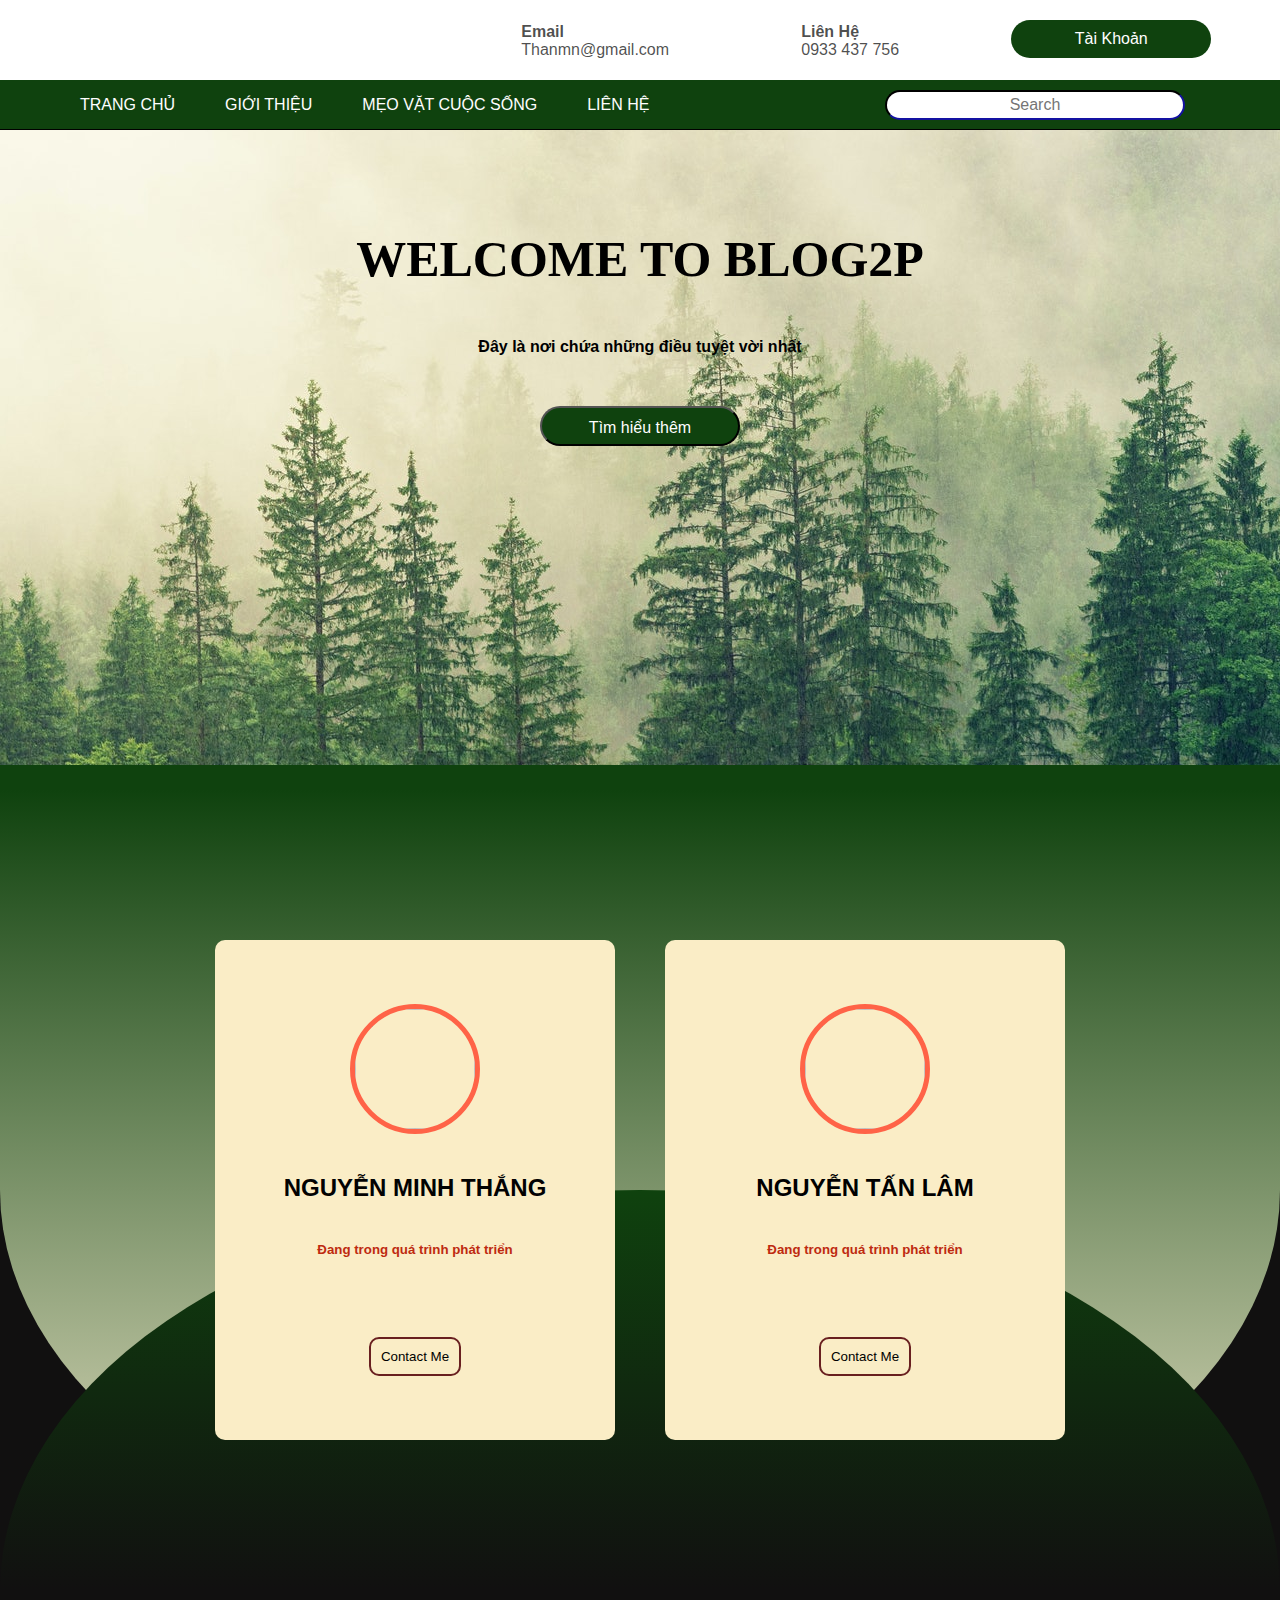
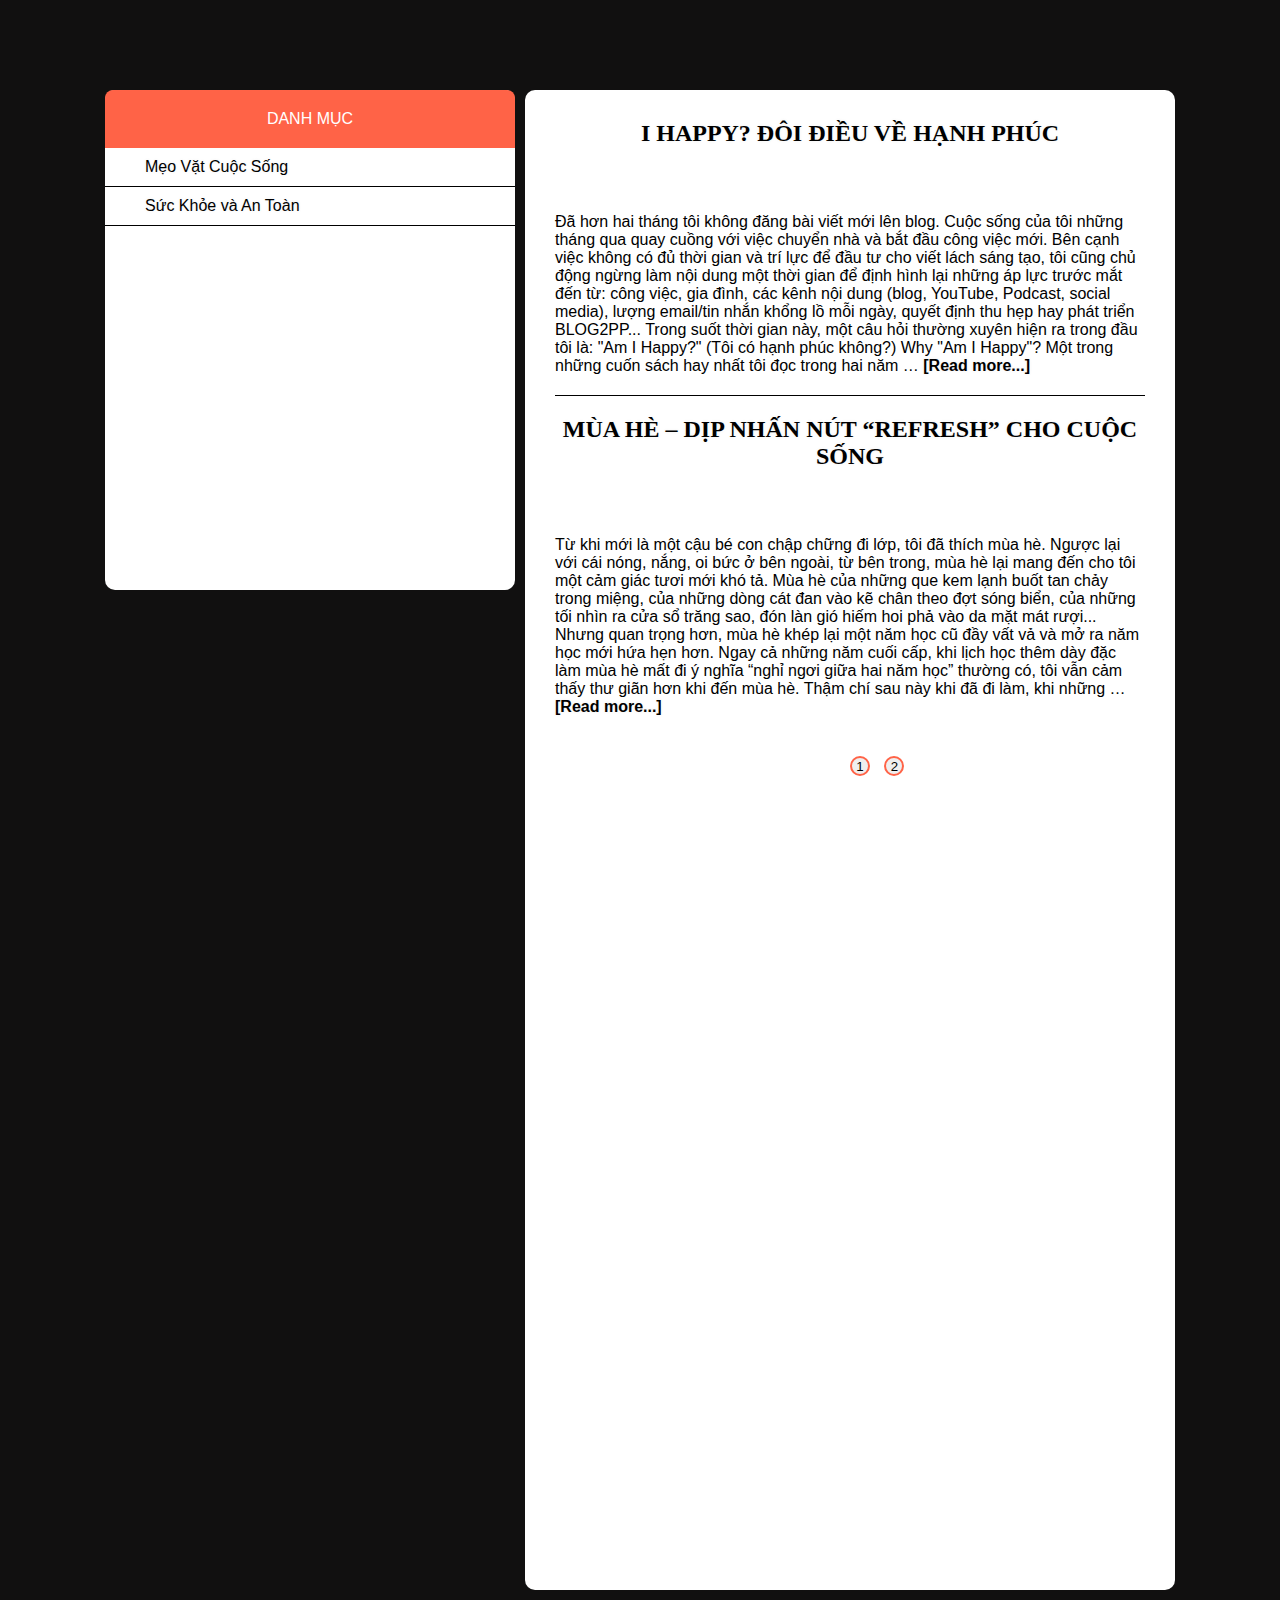
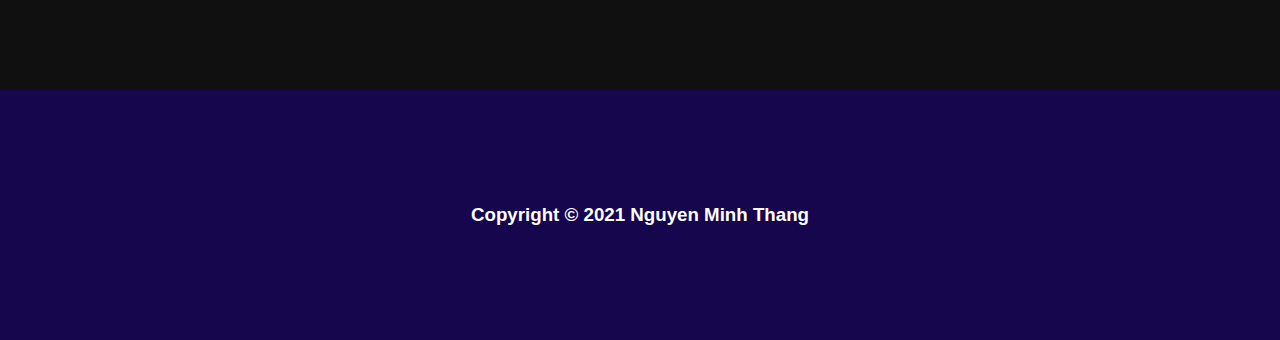
==== commit 3f9078b9: "Update index.html" ====
--- a/index.html
+++ b/index.html
@@ -217,7 +217,7 @@
                             <li>
                                 <div>
                                 <span style="margin: 0 20px;"><i class="fas fa-angle-right"></i></span>
-                                    <a>Mẹo Vặt Cuộc Sống</a>
+                                    <a style="color: #000;">Mẹo Vặt Cuộc Sống</a>
                             </div>
                             <ul class="ul1">
                                 <li>Mới nhất </li>
@@ -227,7 +227,7 @@
                          
                         <li style="padding: 10px 0; border-bottom: 1px #000 solid;">
                             <span style="margin: 0 20px;"><i class="fas fa-angle-right"></i></span>
-                            <a>Sức Khỏe và An Toàn</a>
+                            <a style="color: #000;">Sức Khỏe và An Toàn</a>
                         </li>
                         </ul>
                     </div>
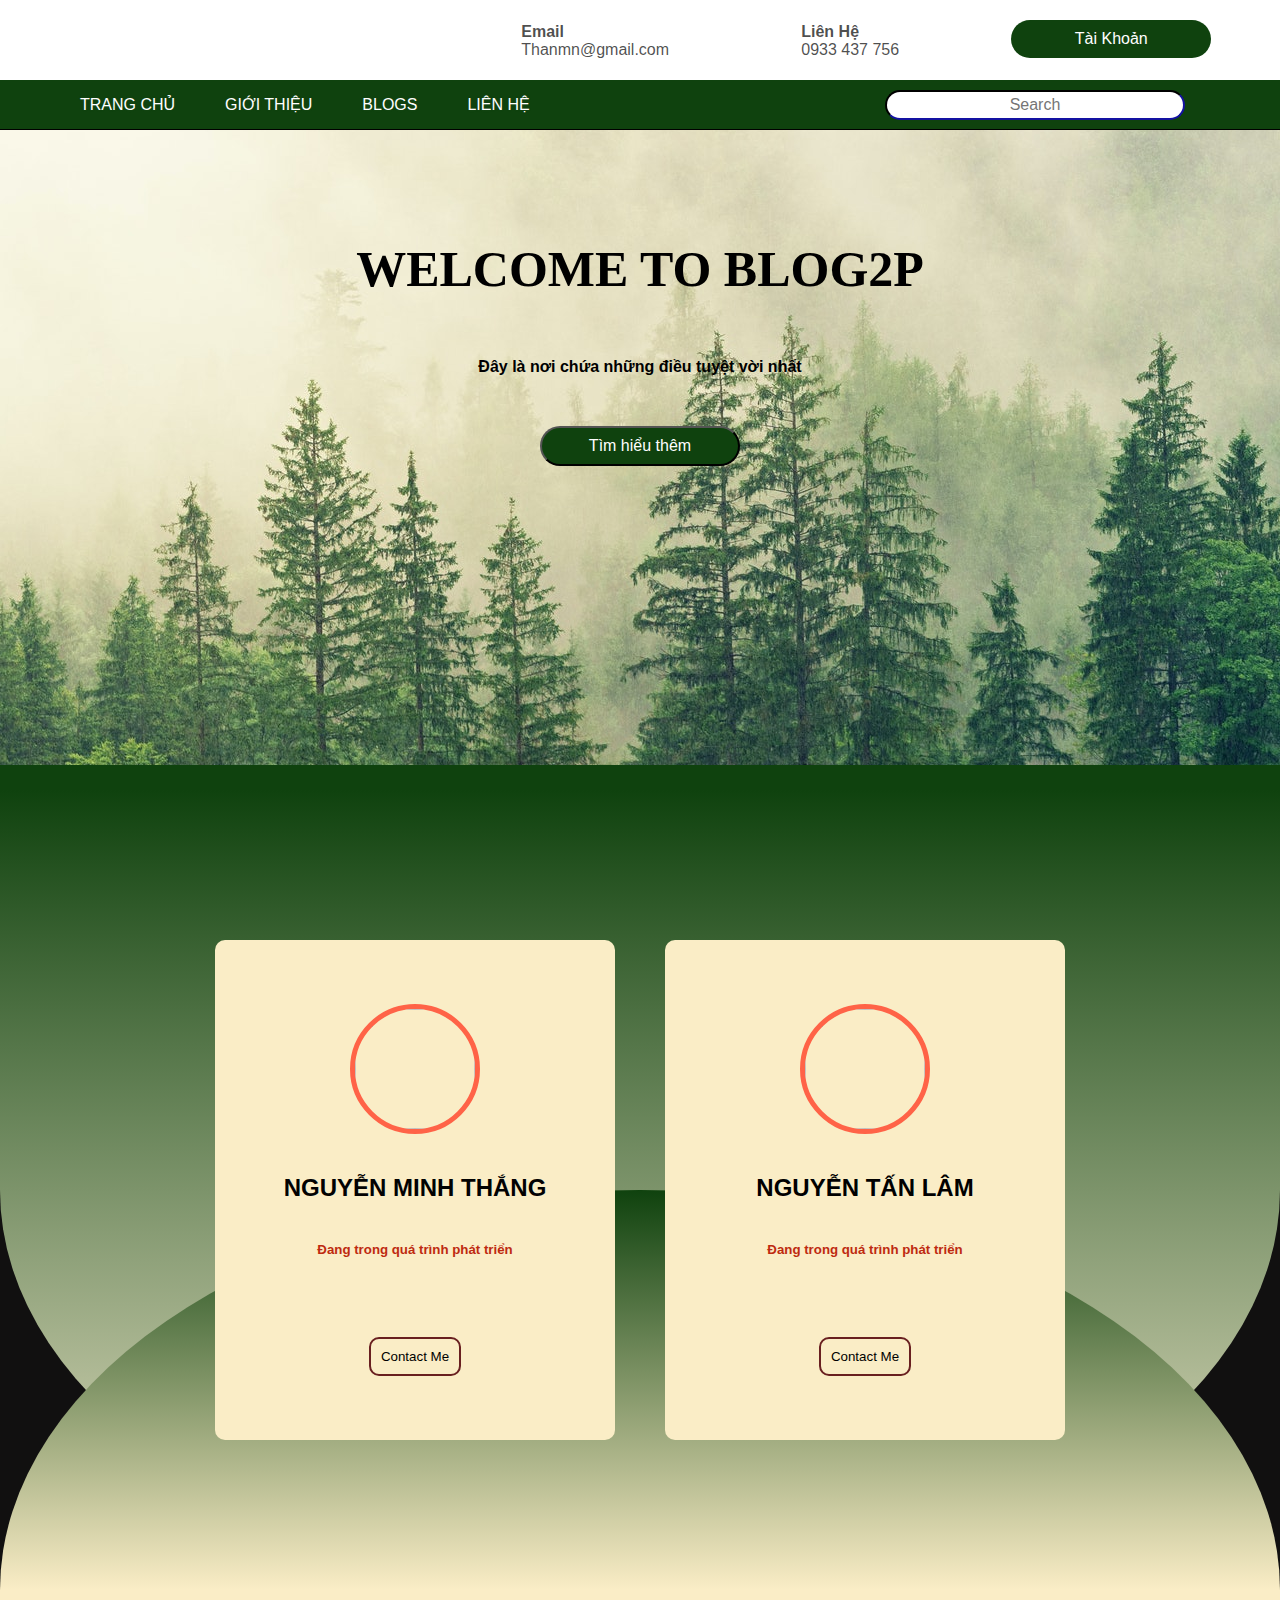
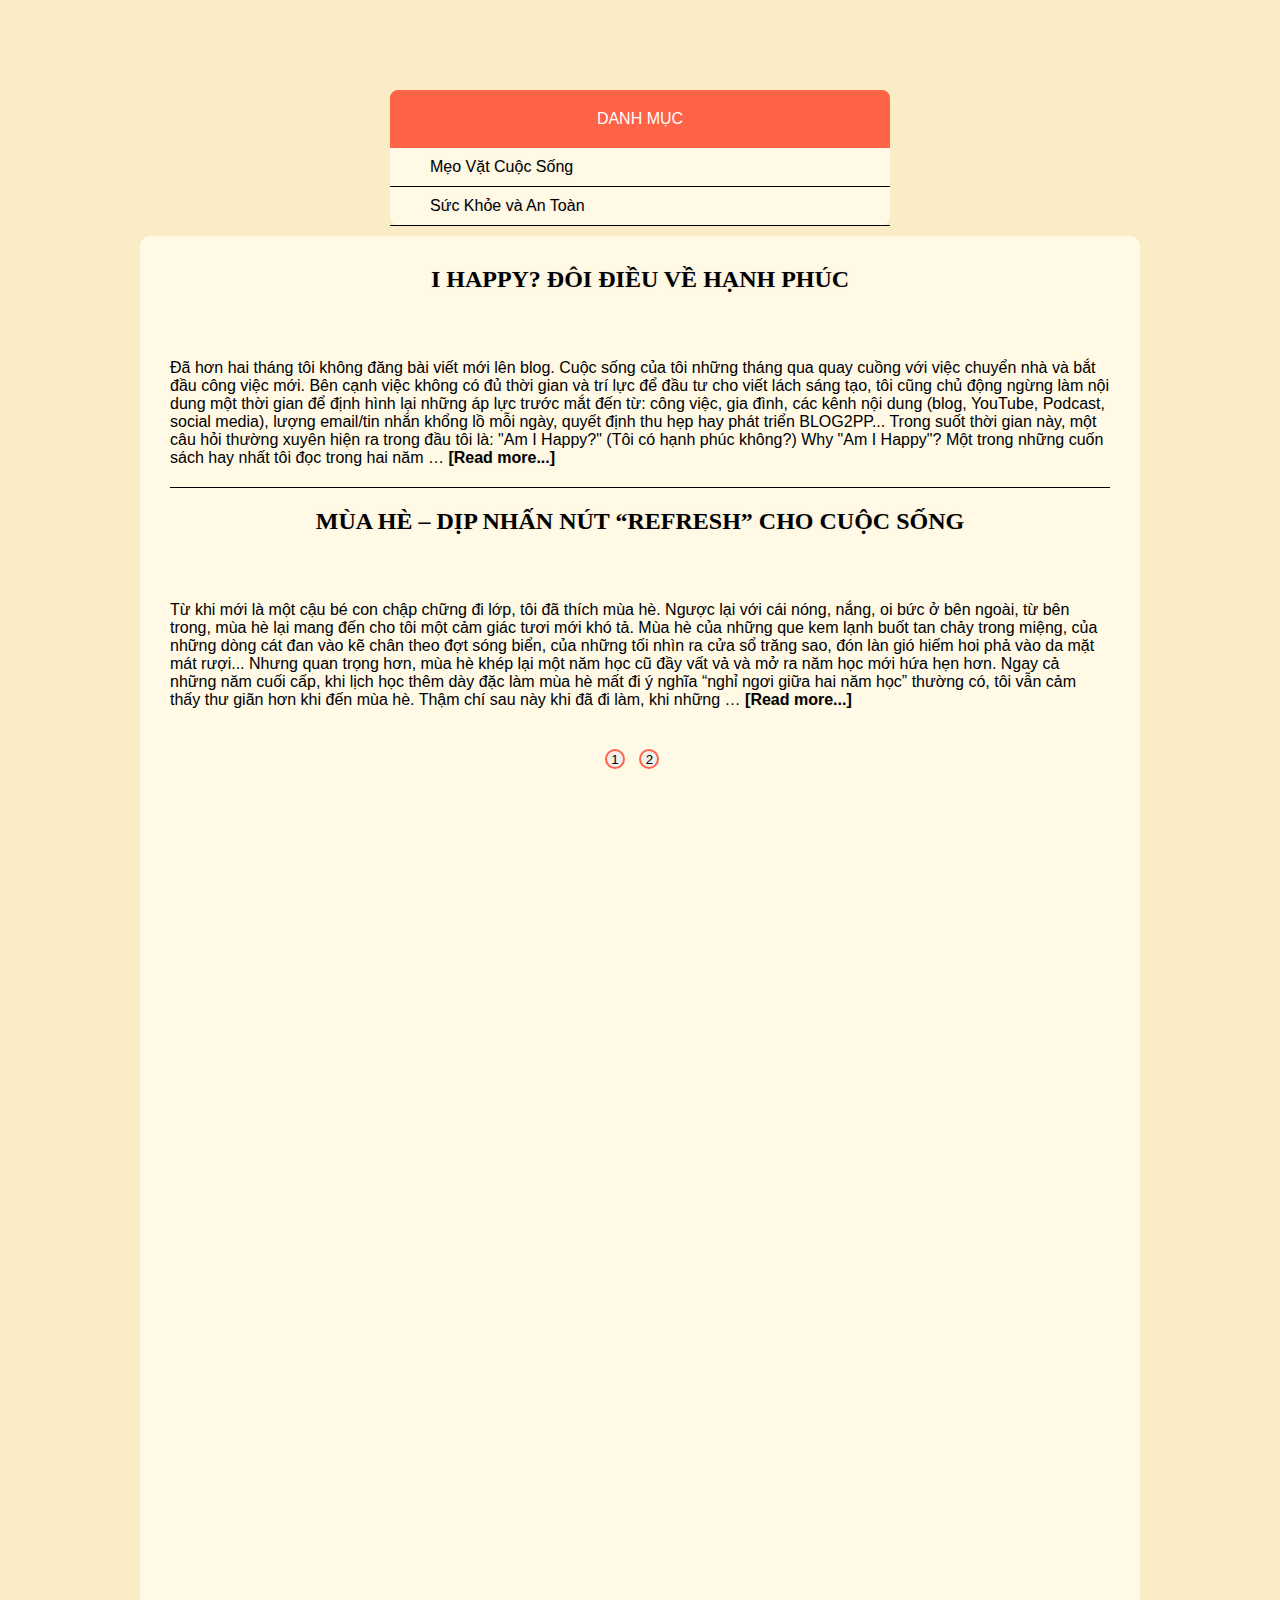
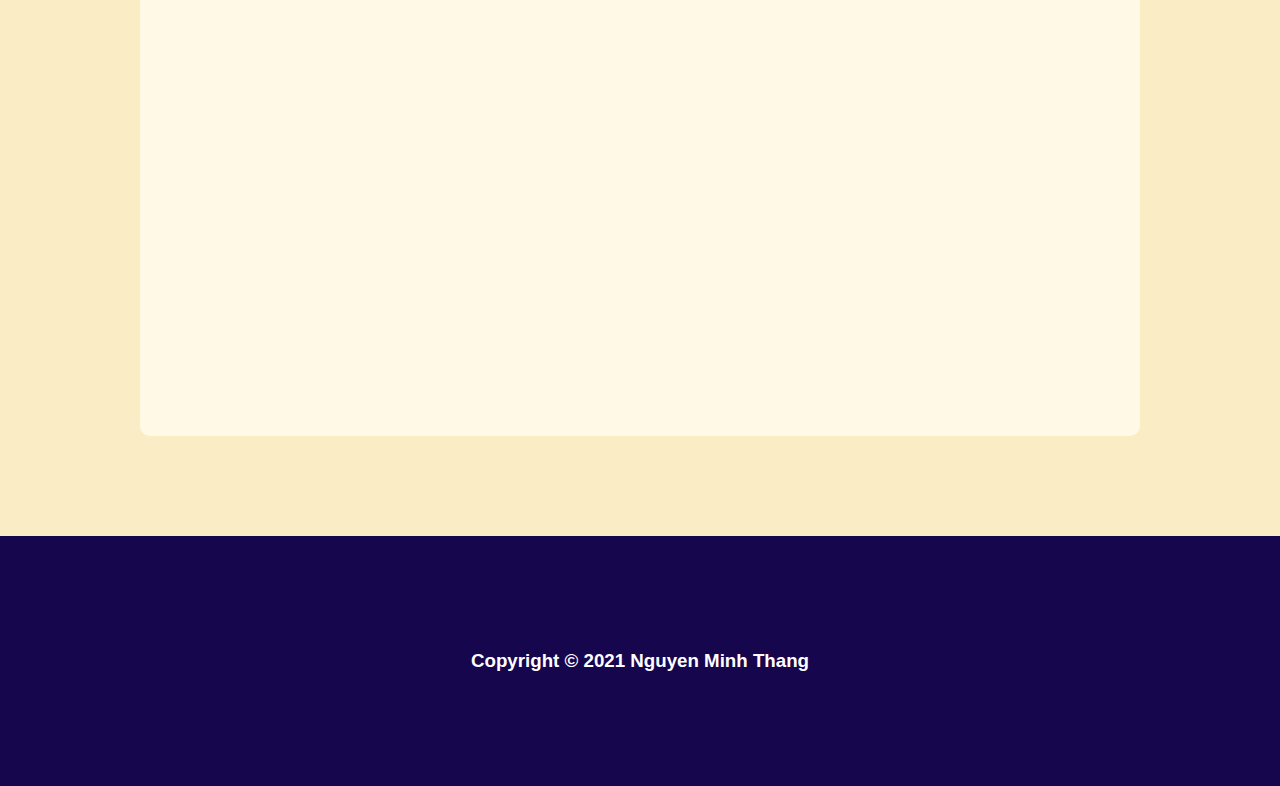
==== commit 276cecc3: "Add files via upload" ====
--- a/index.html
+++ b/index.html
@@ -10,7 +10,7 @@
         <link href='https://css.gg/phone.css' rel='stylesheet'>
         <link href='https://css.gg/boy.css' rel='stylesheet'>
         <link href='https://css.gg/search.css' rel='stylesheet'>
-        <link rel="stylesheet" href="/Website-Demo-/fontawesome-free-6.0.0-beta3-web/fontawesome-free-6.0.0-beta3-web/css/all.css">
+        <link rel="stylesheet" href="../Website-Demo-/fontawesome-free-6.0.0-beta3-web/fontawesome-free-6.0.0-beta3-web/css/all.css">
         <script src="https://code.jquery.com/jquery-3.6.0.js" ></script>
         <title>BLOG2P</title>
     </head>
@@ -18,26 +18,25 @@
          <div class="alldark">
                 <div class="spkt-in4">
                     <i class="fas fa-plus-circle"></i>
-                    <img src="./images/spktt.jpg" alt="">
-                </div>
-        </div>
+                    <img src="../Website-Demo-/images/spktt.jpg" alt="">
+                </div>
+        </div>
+        <div></div>
         <div class="main-fa">
             <button class="out-login">Out</button>
-        <div class="main">
-            <p class="sign" align="center">Sign in</p>
-            <form class="form1">
-              <input class="un " type="text" align="center" placeholder="Username">
-              <input class="pass" type="password" align="center" placeholder="Password">
-              <a class="submit" align="center">Sign in</a>
-              <p class="forgot" align="center"><a href="#">Forgot Password?</p>
-                    
-                        
+            <div class="main">
+                <p class="sign" align="center">Sign in</p>
+                <form class="form1">
+                <input class="un " type="text" align="center" placeholder="Username">
+                <input class="pass" type="password" align="center" placeholder="Password">
+                <a class="submit" align="center">Sign in</a>
+                <p class="forgot" align="center"><a href="#">Forgot Password?</p>
             </div>
         </div>
         <div style="color: #000;" class="happy">
             <div class="happy-noidung">
                 <p style="font-weight:600; color: #000;">I HAPPY? ĐÔI ĐIỀU VỀ HẠNH PHÚC</p>
-                <img style="width: 100%; margin: 20px 0;" src="/Website-Demo-/images/feelgood.jpg" alt="">
+                <img style="width: 100%; margin: 20px 0;" src="../Website-Demo-/images/feelgood.jpg" alt="">
                  <p style="margin-bottom: 20px; color: #000;">
                     Đã hơn hai tháng tôi không đăng bài viết mới lên blog.
                     Cuộc sống của tôi những tháng qua quay cuồng với việc chuyển nhà và bắt đầu công việc mới. Bên cạnh việc không có đủ thời gian và trí lực để đầu tư cho viết lách sáng tạo, tôi cũng chủ động ngừng làm nội dung một thời gian để định hình lại những áp lực trước mắt đến từ: công việc, gia đình, các kênh nội dung (blog, YouTube, Podcast, social media), lượng email/tin nhắn khổng lồ mỗi ngày, quyết định thu hẹp hay phát triển The Present Writer... 
@@ -72,7 +71,7 @@
                     Ngay cả những năm cuối cấp, khi lịch học thêm dày đặc làm mùa hè mất đi ý nghĩa “nghỉ ngơi giữa hai năm học” thường có, tôi vẫn cảm thấy thư giãn hơn khi đến mùa hè. Thậm chí sau này khi đã đi làm, khi những ngày hè chỉ là ngày đi làm bình thường trong năm, thì cảm giác tươi mới của những que kem, đợt sóng biển, và làn gió đêm vẫn hiện hữu trong tâm trí tôi mỗi sáng chạy xe đi làm, dưới cái nắng gắt gao phả xuống mặt đường bê tông nhựa bỏng rát trong thành phố.
                     Tại sao vậy?
                     Có lẽ vì mùa hè—hay nói đúng hơn là “ý nghĩa tượng trưng về mùa hè”—khiến cho tôi nhớ lại những ngày còn đi học, những dịp được nghỉ ngơi bên gia đình, những niềm vui giản đơn thời thơ ấu. Mùa hè vì thế cũng cho tôi thêm năng lượng và động lực để làm những điều mà trong năm tôi chưa chắc đã quyết tâm làm.
-                    <img style="width: 100%; margin: 20px 0;" src="/Website-Demo-/images/summer.jpg" alt="">
+                    <img style="width: 100%; margin: 20px 0;" src="../Website-Demo-/images/summer.jpg" alt="">
                     Nếu hoàn toàn thành thật với bản thân, câu trả lời của tôi là: “Tôi hạnh phúc, nhưng đôi khi, tôi không cảm thấy điều đó”.
                     Có những ngày, tôi cảm thấy hạnh phúc vô cùng. Nhưng có những ngày, tôi chỉ cảm thấy mệt mỏi.
                     Và chỉ để thú nhận điều này thôi cũng đã là cả một cuộc hành trình. Bởi lẽ, trong nội tâm tôi luôn có sự giằng xé giữa việc biết ơn những điều tốt đẹp xảy đến với mình, hài lòng với cuộc sống hiện tại và việc nhìn nhận thẳng thắn vào những áp lực đi kèm với thành công, những điểm cần phải tiếp tục thay đổi để phát triển bản thân và công việc ngày một tốt hơn.
@@ -94,7 +93,7 @@
           <div id="header">
               <div class="container">
                         <div class="logo">
-                        <a href="#header"><img src="/Website-Demo-/images/logo1.png" alt=""></a>
+                        <a href="#header"><img src="../Website-Demo-/images/logo1.png" alt=""></a>
                         </div>
                       <div class="thongtinlienlac">
                           <ul>
@@ -117,7 +116,7 @@
                                      </div> 
                                 </li>
                                 <li>
-                                    <a href="#header" class="register">Tài Khoản</a>
+                                    <a class="register">Tài Khoản</a>
                                 </li>
                           </ul>
                       </div>
@@ -132,7 +131,7 @@
                   <ul>
                     <li><a class="nav-child" href="">TRANG CHỦ</a></li>
                     <li><a class="nav-child" href="#fa-about">GIỚI THIỆU</a></li>
-                    <li><a class="nav-child"  href="#blogs">MẸO VẶT CUỘC SỐNG</a></li>
+                    <li><a class="nav-child"  href="#blogs">BLOGS</a></li>
                     <li><a  class="nav-child" href="#fa-about">LIÊN HỆ</a></li>
                 </ul>
               </ul>
@@ -153,13 +152,13 @@
                     Đây là nơi chứa những điều tuyệt vời nhất
                 </p5>
                 <button class="morein4"> Tìm hiểu thêm </button>
-                <!-- <a href="" class="morein4">Tìm hiểu thêm</a> -->
                 </div>
                 <ul class="nav-fa-re">
                     <li><a class="nav-child" href="">TRANG CHỦ</a></li>
                     <li><a class="nav-child" href="#fa-about">GIỚI THIỆU</a></li>
                     <li><a class="nav-child"  href="#blogs">BLOGS</a></li>
                     <li><a  class="nav-child" href="#fa-about">LIÊN HỆ</a></li>
+                    <li><a href="#header" class="register">TÀI KHOẢN</a></li>
                 </ul>
                 <div class="banner-bottom"></div>
         </div>
@@ -168,7 +167,7 @@
         <div id="fa-about">
             <div id="card">
                 <div class="card-img">
-                    <img src="/Website-Demo-/images/thethang1.jpg" alt="">
+                    <img src="../Website-Demo-/images/thethang1.jpg" alt="">
                 </div>
                 <h2 style="color: rgb(2, 2, 2);">NGUYỄN MINH THẮNG</h2>
                 <h5 style="color:rgb(190, 42, 16) ;">Đang trong quá trình phát triển</h5>
@@ -188,7 +187,7 @@
             </div>
             <div id="card">
                 <div class="card-img">
-                    <img src="/Website-Demo-/images/thelam1.jpg" alt="">
+                    <img src="../Website-Demo-/images/thelam1.jpg" alt="">
                 </div>
                 <h2 style="color: rgb(0, 0, 0);">NGUYỄN TẤN LÂM</h2>
                 <h5 style="color:rgb(190, 42, 16) ;">Đang trong quá trình phát triển</h5>
@@ -215,7 +214,7 @@
                         </div>
                         <ul >
                             <li>
-                                <div>
+                                <div >
                                 <span style="margin: 0 20px;"><i class="fas fa-angle-right"></i></span>
                                     <a style="color: #000;">Mẹo Vặt Cuộc Sống</a>
                             </div>
@@ -232,9 +231,9 @@
                         </ul>
                     </div>
                     <div class="blogs-item-two">
-                        <div style="width: 650px; height: 1000px;">
+                        <div style="width: auto; height: 1000px;">
                         <a href="#"><p>I HAPPY? ĐÔI ĐIỀU VỀ HẠNH PHÚC</p> </a>
-                        <img style="width: 100%;" src="/Website-Demo-/images/feelgood.jpg" alt="">
+                        <img style="width: 100%;" src="../Website-Demo-/images/feelgood.jpg" alt="">
                         <p style="padding: 20px 0; border-bottom: 1px #000 solid; margin-bottom: 20px;">
                             Đã hơn hai tháng tôi không đăng bài viết mới lên blog.
                          Cuộc sống của tôi những tháng qua quay cuồng với việc chuyển nhà và bắt đầu công việc mới. 
@@ -246,7 +245,7 @@
                             <a class="happy-btn" style="color:#000; text-decoration: none;font-weight: 600;" href="#fa-about">[Read more...]</a>
                         </p>
                         <a href="#"><p>MÙA HÈ – DỊP NHẤN NÚT “REFRESH” CHO CUỘC SỐNG</p> </a>
-                        <img style="width:100%;" src="/Website-Demo-/images/summer.jpg" alt="">
+                        <img style="width:100%;" src="../Website-Demo-/images/summer.jpg" alt="">
                         <p style="padding: 20px 0;">
                             Từ khi mới là một cậu bé con chập chững đi lớp, tôi đã thích mùa hè. Ngược lại với cái nóng, nắng, oi bức ở bên ngoài, từ bên trong,
                              mùa hè lại mang đến cho tôi một cảm giác tươi mới khó tả. Mùa hè của những que kem lạnh buốt tan chảy trong miệng, của những dòng
@@ -257,7 +256,7 @@
                             <a class="tutin-btn" style="color:#000; text-decoration: none;font-weight: 600;" href="#fa-about">[Read more...]</a>
                         </p>
                         <div style="margin: 20px auto;">
-                            <span style="margin: 0 25px 0 270px; cursor: pointer;">
+                            <span style="margin: 0 25px 0 410px; cursor: pointer;">
                                 <i style="transform: rotateY(180deg);" class="fas fa-angle-right"></i>
                             </span>
                             <span >
@@ -365,4 +364,4 @@
          </script>
        </body>
    
-</html>
+</html>--- a/nhapmonstyle.css
+++ b/nhapmonstyle.css
@@ -13,18 +13,21 @@
 /*/////////////////////////login//////////////////////*/
 .out-login{
   background: linear-gradient(to right, #0f420e, #2d6863);
-  position: absolute;
-  right: 470px;
-  top: 165px;
+  /* position: absolute; */
+  /* right: 470px;
+  top: 165px; */
   color: #fff;
-  padding: 20px;
+  padding: 20px 20px;
   border: solid #ffffff 1px;
   border-radius: 50%;
   font-weight: 800;
   cursor: pointer;
+  display: block;
+  margin: 130px auto 10px auto;
 }
 .main-fa.open3{
-display: block;
+display: flex;
+flex-direction: column;
 }
 .main-fa{
   display: none;
@@ -40,11 +43,10 @@
 
 }
 .main {
-
   background-color: #FFFFFF;
   width: 400px;
   height: 400px;
-  margin: 10em auto;
+  margin: 50px auto 5rem auto;
   border-radius: 1.5em;
   box-shadow: 0px 11px 35px 2px rgba(0, 0, 0, 0.14);
 }
@@ -191,7 +193,9 @@
   padding: 20px 50px;
 }
 .alldark.open{
-  display: block;
+  display: flex;
+  /* align-items: center; */
+  justify-content: center;
 }
 .alldark{
   display: none;
@@ -206,18 +210,18 @@
   z-index: 2;
 }
 .spkt-in4{
+  margin-top: 80px;
   display: block;
   position: fixed;
-  left: 250px;
-  top: 150px;
   width: 1000px;
   height: 650px;
   z-index: 3;
+  padding: 10px 10px;;
 }
 
 .spkt-in4>img{
   width: 100%;
-  height: auto;
+  height: 100%;
 }
 .spkt-in4>.fa-plus-circle{
   display: block;
@@ -309,8 +313,7 @@
   font-size: 16px;
   padding: 10px 0;
   margin: 20px;
-
-
+  cursor: pointer;
 }
 #header .container div.thongtinlienlac ul li a.register:hover{
   background-color: #000;
@@ -350,6 +353,7 @@
 }
 #bars{
   display: none;
+  margin-left:10px ;
 }
 #nav .container ul.menu a.nav-child{
 color: #FFF;
@@ -422,23 +426,25 @@
   align-items: center;
   flex-direction: column;
   gap: 50px;
+  padding: 100px 10px;
 }
 #banner .blackmask .demuc{
   font-weight: 600; font-size: 50px;
-  position: relative;
   font-family: fantasy;
   color:#000;
+  display: block;
+  padding: 10px 10px;
+  background-color: transparent;
+  text-align: center;
 }
 #banner .blackmask .hello{
   color: #000;
   position: relative;
   display: block;
   font-weight:700;
+  text-align: center;
 }
 #banner .blackmask .morein4{
-
-  text-decoration: none;
-  display: block;
   width: 200px;
   border-radius:  20px;
   text-align: center;
@@ -446,7 +452,6 @@
   color: #fff;
   font-size: 16px;
   height: 40px;
-  line-height: 40px;
   cursor:pointer;
 }
 #banner .blackmask .morein4:hover{
@@ -479,7 +484,7 @@
   bottom: 0;
   border-top-left-radius: 100% 200%;
   border-top-right-radius: 100% 200%;
-  background-image: linear-gradient( 0deg, rgb(17, 16, 16),#0f420e)
+  background-image: linear-gradient( 0deg, #FAEDC6 ,#0f420e)
 }
 #card{
 width: 400px;
@@ -535,7 +540,7 @@
 }
 
 #blogs{
-  background-color: transparent;
+  background-color: #FAEDC6;
   width: 100%;
   height: auto; 
   display: flex;
@@ -545,9 +550,9 @@
   flex-wrap: wrap;
 }
 .blogs-item-one{
- width: 410px;
- height: 500px;
- background-color: rgb(255, 255, 255);
+ width: 500px;
+ height: max-content;
+ background-color: #fff9e6;
  /* border-top-left-radius: 10px;
  border-bottom-left-radius: 10px ; */
  border-radius: 10px;
@@ -586,11 +591,13 @@
   cursor: pointer;
 }
 .blogs-item-two{
-width: auto;
-background-color: #fff;
-height: 1500px;
+width: 1000px;
+background-color: #fff9e6;
+height: 1800px;
 border-radius: 10px;
 color: #000;
+display: flex;
+flex-direction: column;
 }
 .blogs-item-two>div{
   padding: 30px 30px;
@@ -652,6 +659,7 @@
 }
 #nav .container{
   justify-content: space-evenly;
+  gap: 10px;
 }
 #nav .container ul.menu{
   flex-direction: column;
@@ -662,7 +670,8 @@
   width: 400px;
 }
 #nav .container .form-search .keyword{
-width: 500px;
+width: 300px;
+padding: 0 20px;
 }
 #banner{
   position: relative;
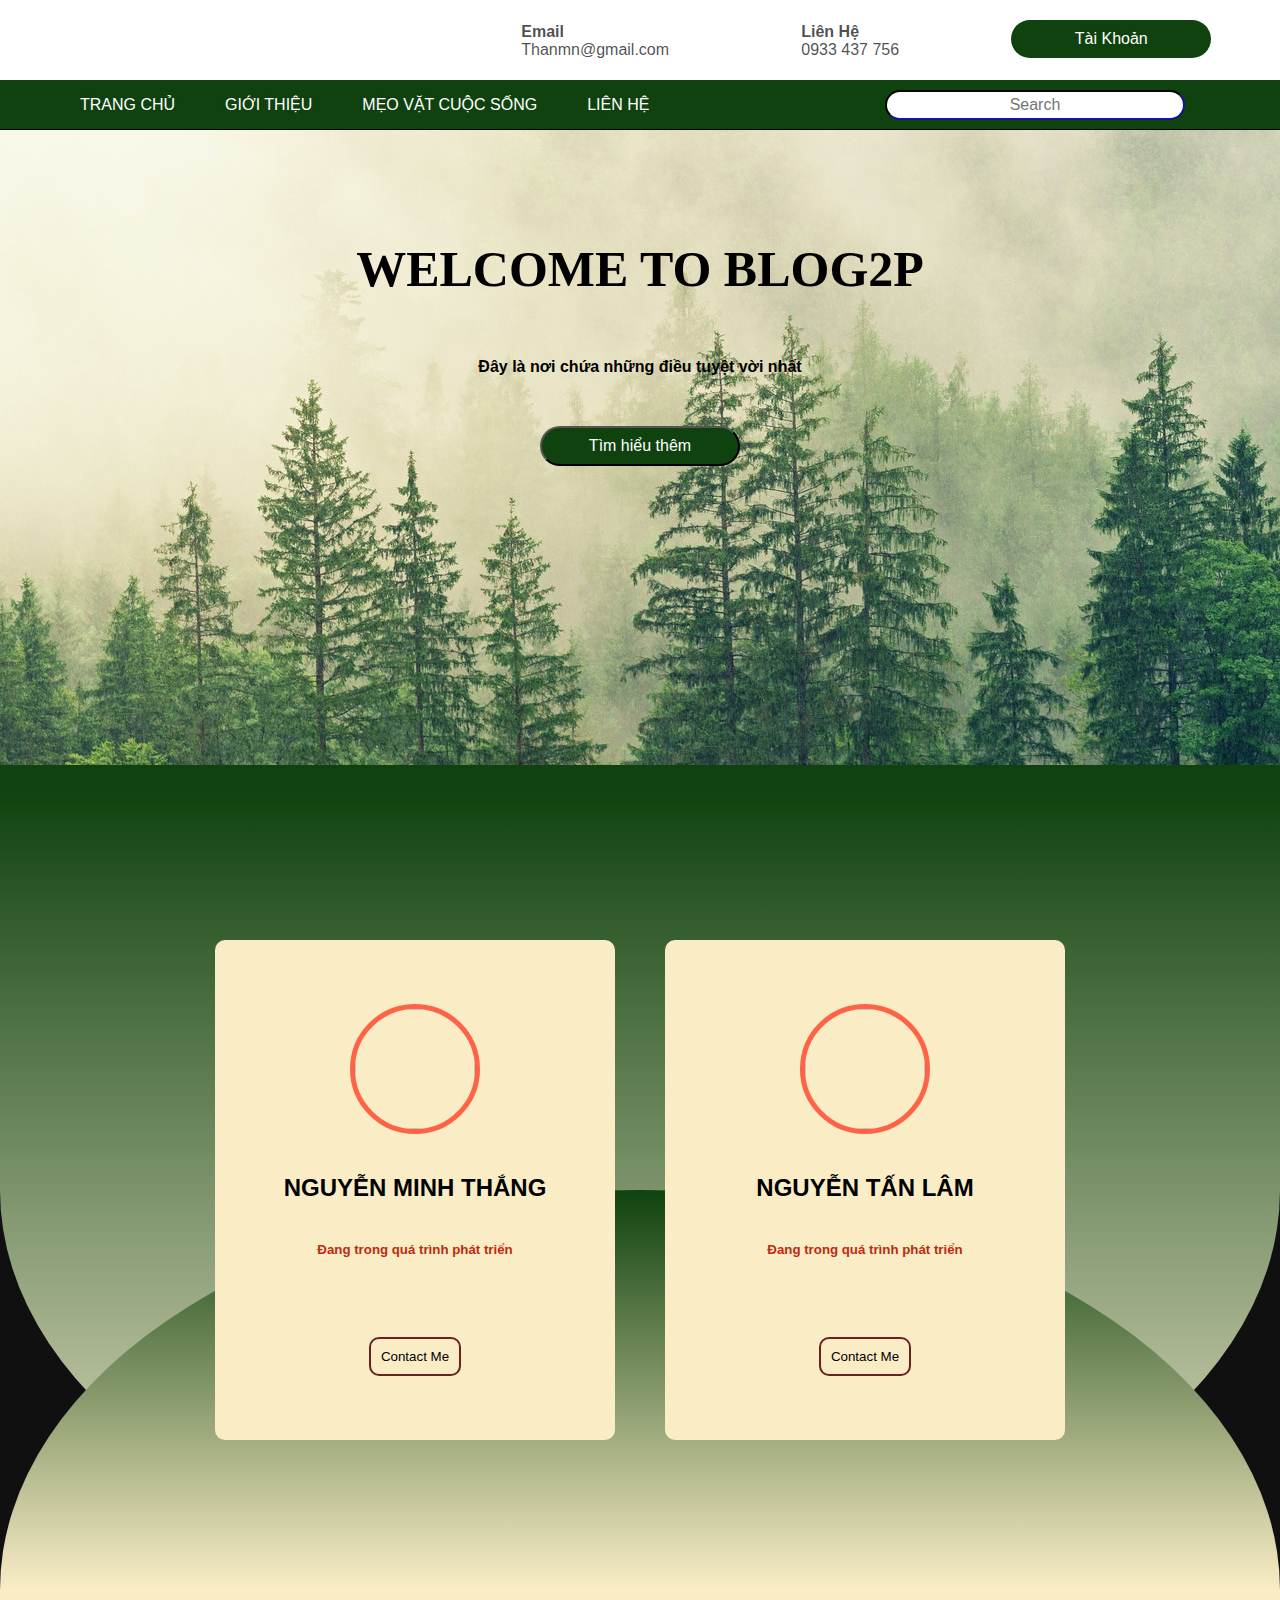
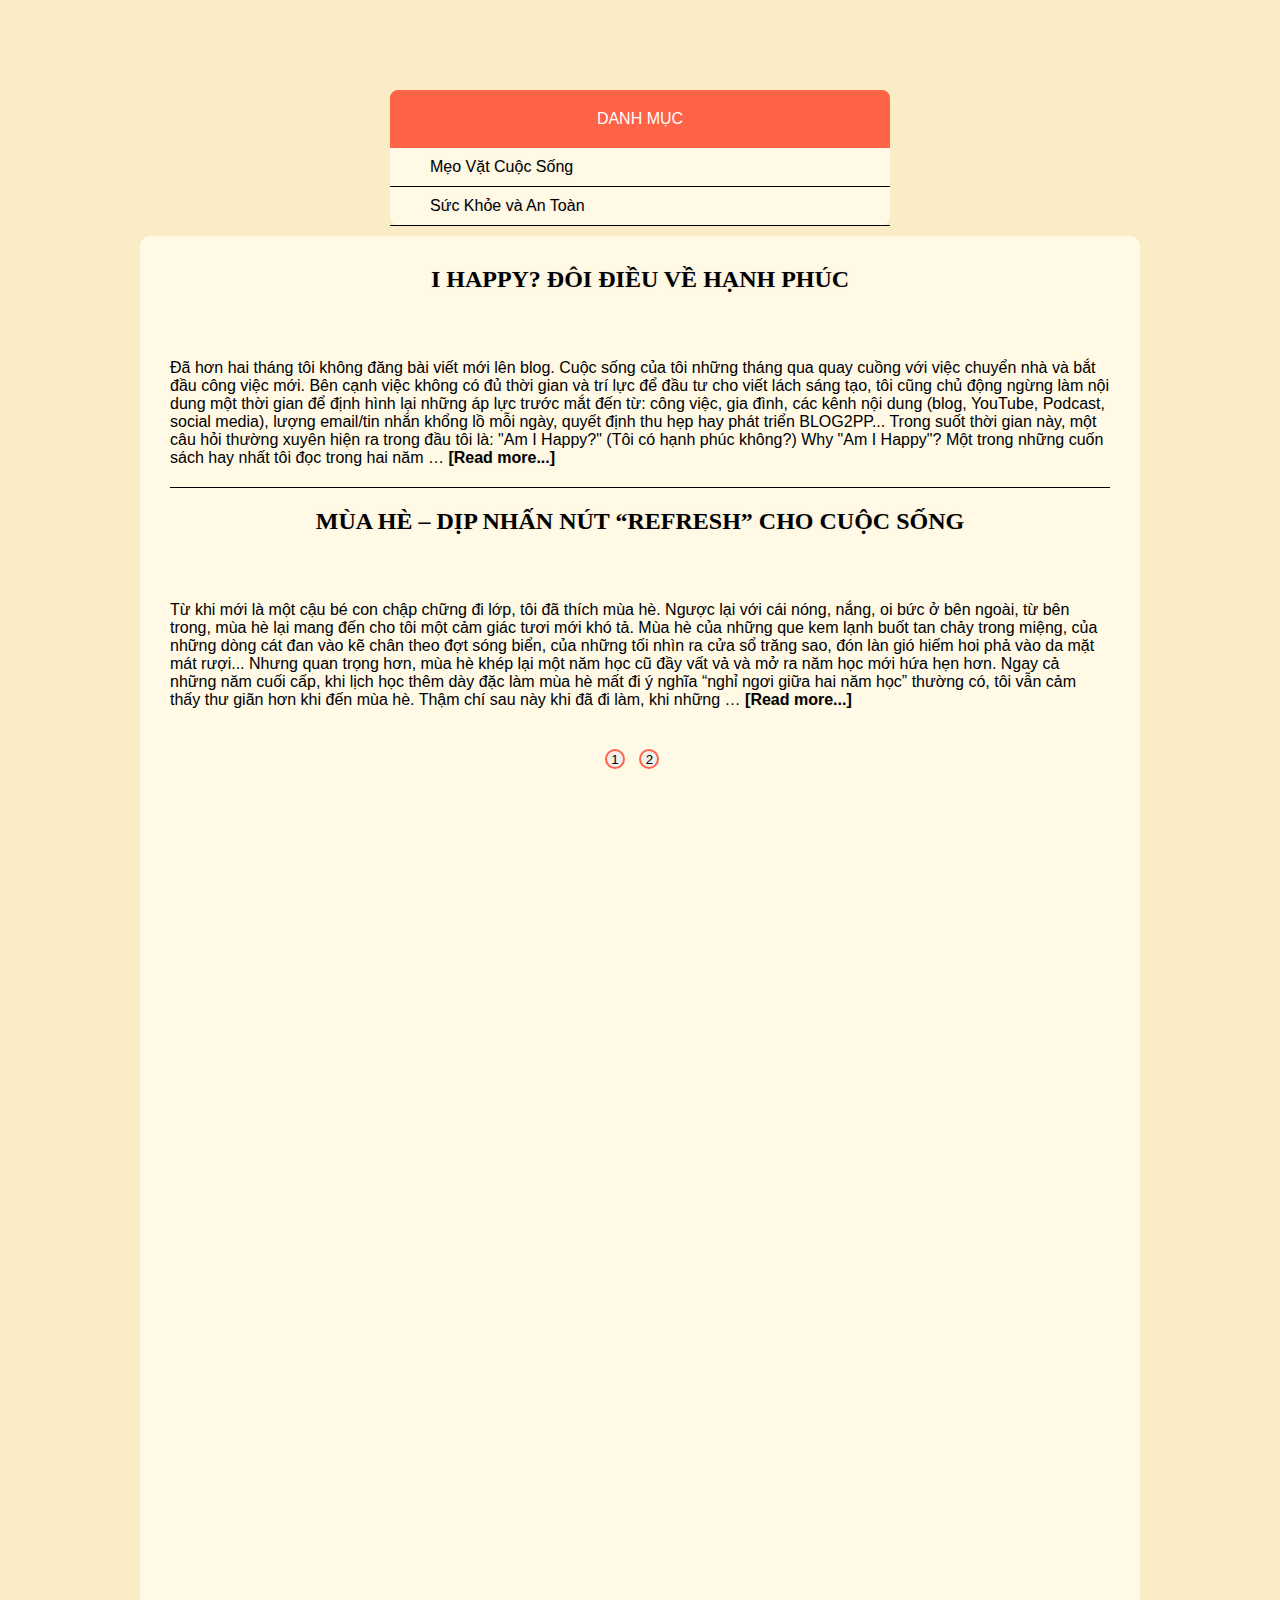
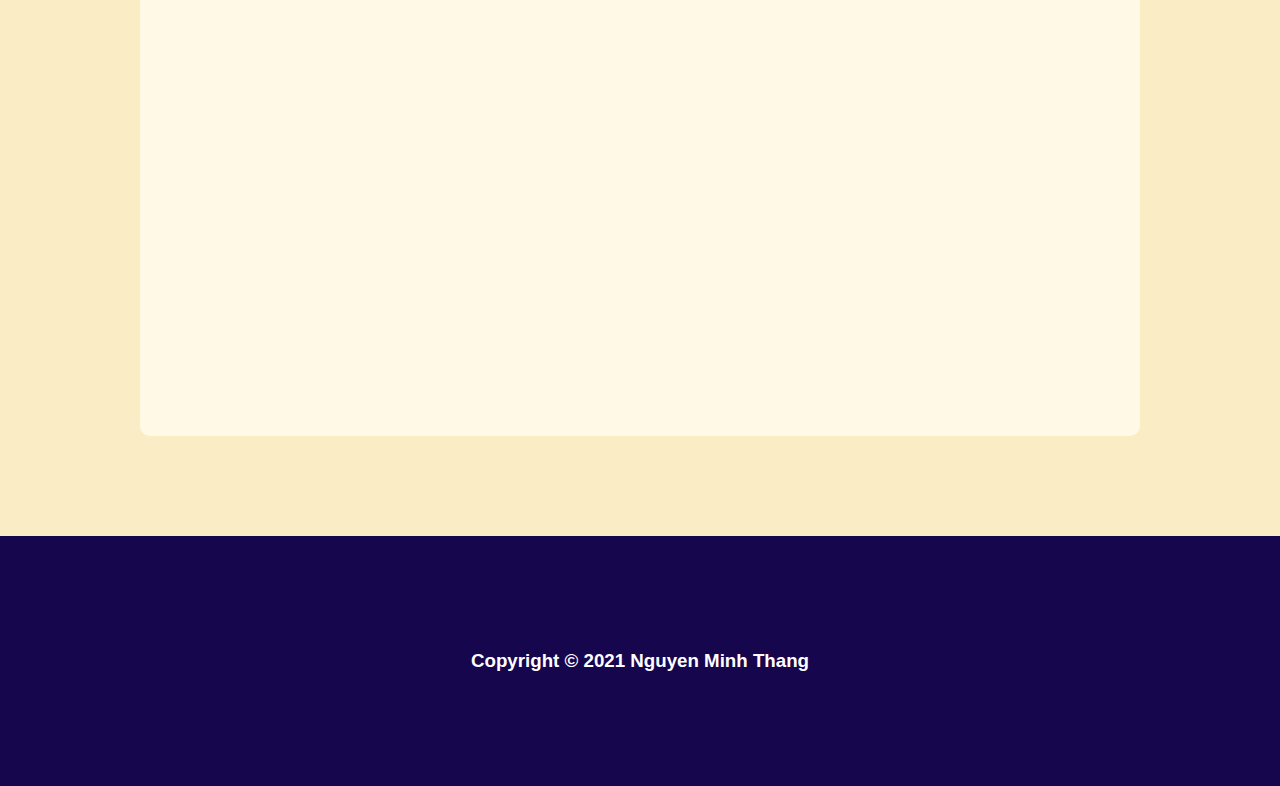
==== commit 4ef6718e: "Update index.html" ====
--- a/index.html
+++ b/index.html
@@ -131,7 +131,7 @@
                   <ul>
                     <li><a class="nav-child" href="">TRANG CHỦ</a></li>
                     <li><a class="nav-child" href="#fa-about">GIỚI THIỆU</a></li>
-                    <li><a class="nav-child"  href="#blogs">BLOGS</a></li>
+                    <li><a class="nav-child"  href="#blogs">MẸO VẶT CUỘC SỐNG</a></li>
                     <li><a  class="nav-child" href="#fa-about">LIÊN HỆ</a></li>
                 </ul>
               </ul>
@@ -156,7 +156,7 @@
                 <ul class="nav-fa-re">
                     <li><a class="nav-child" href="">TRANG CHỦ</a></li>
                     <li><a class="nav-child" href="#fa-about">GIỚI THIỆU</a></li>
-                    <li><a class="nav-child"  href="#blogs">BLOGS</a></li>
+                    <li><a class="nav-child"  href="#blogs">MẸO VẶT CUỘC SỐNG</a></li>
                     <li><a  class="nav-child" href="#fa-about">LIÊN HỆ</a></li>
                     <li><a href="#header" class="register">TÀI KHOẢN</a></li>
                 </ul>
@@ -364,4 +364,4 @@
          </script>
        </body>
    
-</html>+</html>
